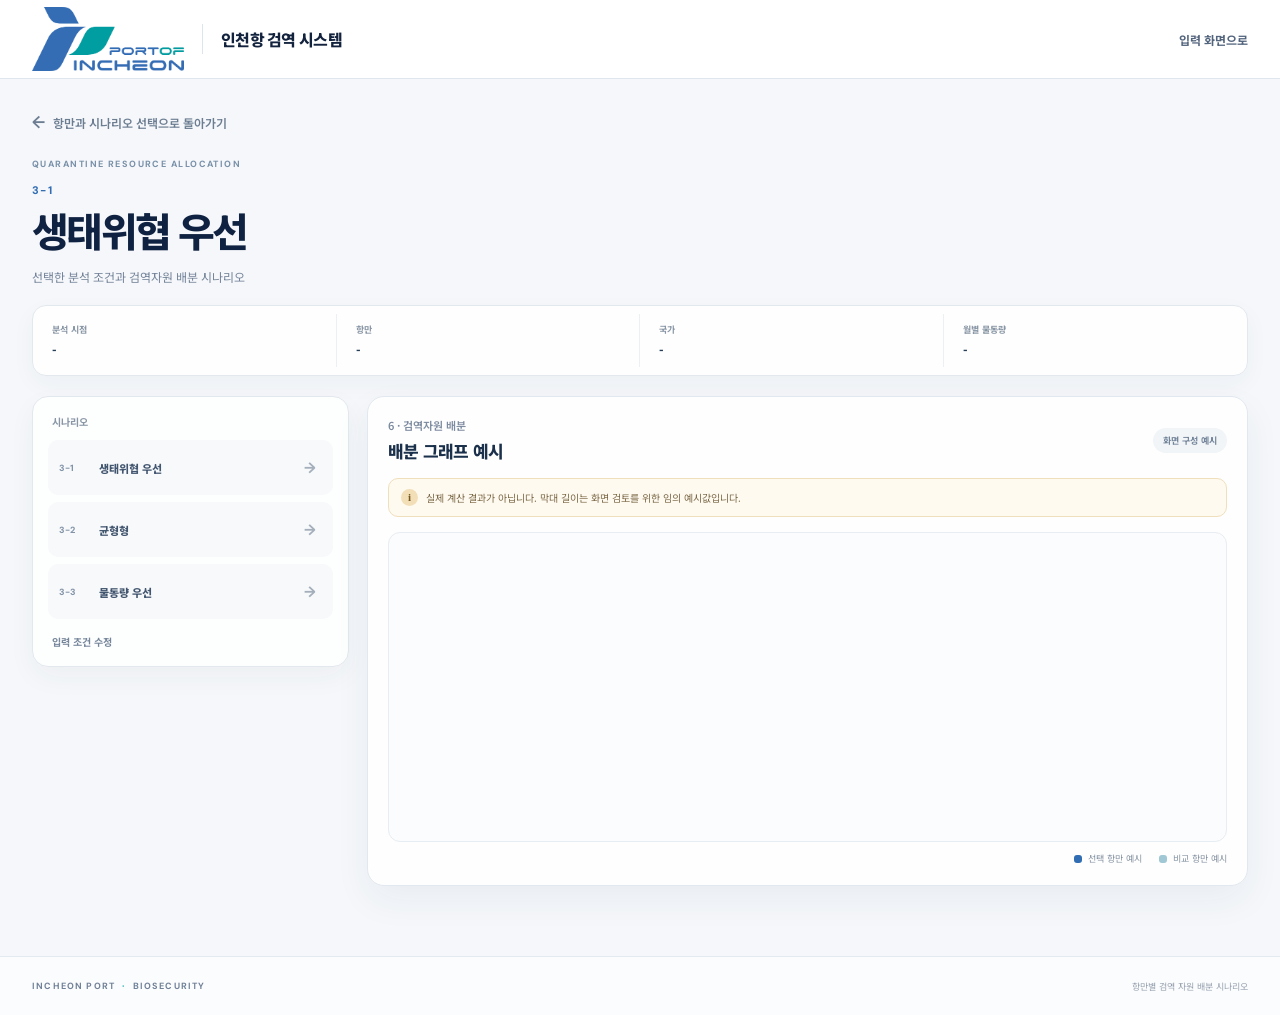
==== results.html @ d86a78f4 "Add files via upload" ====
<!doctype html>
<html lang="ko">
  <head>
    <meta charset="utf-8" />
    <meta name="viewport" content="width=device-width, initial-scale=1" />
    <meta name="theme-color" content="#f5f7fa" />
    <meta name="description" content="선택한 검역자원 배분 시나리오의 결과 화면 검토안" />
    <title>시나리오 분석 | 인천항 검역 시스템</title>
    <link rel="preconnect" href="https://fonts.googleapis.com" />
    <link rel="preconnect" href="https://fonts.gstatic.com" crossorigin />
    <link href="https://fonts.googleapis.com/css2?family=DM+Sans:wght@400;500;600;700&family=Noto+Sans+KR:wght@400;500;600;700;800&display=swap" rel="stylesheet" />
    <link rel="stylesheet" href="styles.css" />
    <link rel="stylesheet" href="proposal.css" />
  </head>
  <body>
    <a class="skip-link" href="#main">본문으로 건너뛰기</a>
    <header class="site-header">
      <div class="header-inner results-header">
        <a class="brand" href="index.html" aria-label="인천항 검역 시스템 첫 화면">
          <img src="incheon_port_logo.png" alt="인천항만공사 로고" />
          <span class="brand-divider" aria-hidden="true"></span>
          <span class="brand-title">인천항 검역 시스템</span>
        </a>
        <a class="results-header-link" href="index.html">입력 화면으로</a>
      </div>
    </header>

    <main id="main">
      <section class="results-page section-wrap" aria-labelledby="results-title">
        <a class="back-link" href="index.html"><span aria-hidden="true">←</span> 항만과 시나리오 선택으로 돌아가기</a>
        <div class="results-heading">
          <p class="section-kicker">QUARANTINE RESOURCE ALLOCATION</p>
          <p class="results-step" id="results-step">3-1</p>
          <h1 id="results-title">생태위협 우선</h1>
          <p class="results-subtitle">선택한 분석 조건과 검역자원 배분 시나리오</p>
        </div>

        <section class="input-summary-card" aria-label="선택한 분석 조건">
          <div class="input-summary-item">
            <span>분석 시점</span>
            <strong id="result-period">-</strong>
          </div>
          <div class="input-summary-item">
            <span>항만</span>
            <strong id="result-port">-</strong>
          </div>
          <div class="input-summary-item">
            <span>국가</span>
            <strong id="result-country">-</strong>
          </div>
          <div class="input-summary-item">
            <span>월별 물동량</span>
            <strong id="result-volume">-</strong>
          </div>
        </section>

        <section class="results-layout" aria-label="시나리오별 배분 화면">
          <nav class="scenario-tabs" aria-label="시나리오 화면">
            <p class="scenario-tabs-label">시나리오</p>
            <button class="scenario-tab" type="button" data-scenario="ecology" aria-pressed="false">
              <span>3-1</span><strong>생태위협 우선</strong><b aria-hidden="true">→</b>
            </button>
            <button class="scenario-tab" type="button" data-scenario="balanced" aria-pressed="false">
              <span>3-2</span><strong>균형형</strong><b aria-hidden="true">→</b>
            </button>
            <button class="scenario-tab" type="button" data-scenario="volume" aria-pressed="false">
              <span>3-3</span><strong>물동량 우선</strong><b aria-hidden="true">→</b>
            </button>
            <a class="edit-input-link" href="index.html">입력 조건 수정</a>
          </nav>

          <section class="allocation-card" aria-labelledby="allocation-heading">
            <div class="allocation-card-heading">
              <div>
                <p class="panel-label">6 · 검역자원 배분</p>
                <h2 id="allocation-heading">배분 그래프 예시</h2>
              </div>
              <span class="allocation-status">화면 구성 예시</span>
            </div>
            <p class="scenario-explanation" id="scenario-explanation"></p>
            <div class="chart-note">
              <span class="note-icon" aria-hidden="true">i</span>
              실제 계산 결과가 아닙니다. 막대 길이는 화면 검토를 위한 임의 예시값입니다.
            </div>
            <div class="allocation-chart-wrap" id="allocation-chart" role="img" aria-label="실제 산출값이 아닌 배분 그래프 예시"></div>
            <div class="chart-legend">
              <span><i class="legend-swatch legend-swatch--selected"></i>선택 항만 예시</span>
              <span><i class="legend-swatch legend-swatch--other"></i>비교 항만 예시</span>
            </div>
          </section>
        </section>
      </section>
    </main>

    <footer class="site-footer">
      <div class="footer-inner">
        <span class="footer-brand">INCHEON PORT <i>·</i> BIOSECURITY</span>
        <span class="footer-note">항만별 검역 자원 배분 시나리오</span>
      </div>
    </footer>
    <script src="config.js"></script>
    <script src="ports.js"></script>
    <script src="results.js"></script>
  </body>
</html>
---- styles.css ----
:root {
  color-scheme: light;
  --ink: #13233e;
  --ink-soft: #53647d;
  --muted: #8491a4;
  --blue: #316db2;
  --blue-deep: #1e4f8e;
  --teal: #00a2a4;
  --teal-dark: #008487;
  --amber: #e9a94c;
  --line: #e3e9f0;
  --surface: #ffffff;
  --canvas: #f5f7fa;
  --shadow: 0 20px 55px rgba(26, 47, 78, 0.09);
  --font: "Noto Sans KR", "Malgun Gothic", sans-serif;
  font-family: var(--font);
}

* { box-sizing: border-box; }
html { scroll-behavior: smooth; }
body {
  margin: 0;
  background: var(--canvas);
  color: var(--ink);
  font-family: var(--font);
  -webkit-font-smoothing: antialiased;
}
button, a { font: inherit; }
button { color: inherit; }
a { color: inherit; text-decoration: none; }
.sr-only, .skip-link:not(:focus) {
  position: absolute;
  width: 1px;
  height: 1px;
  padding: 0;
  margin: -1px;
  overflow: hidden;
  clip: rect(0, 0, 0, 0);
  white-space: nowrap;
  border: 0;
}
.skip-link:focus {
  position: fixed;
  z-index: 100;
  top: 12px;
  left: 12px;
  padding: 12px 16px;
  border-radius: 8px;
  background: var(--ink);
  color: white;
}

.site-header {
  position: relative;
  z-index: 20;
  background: rgba(255, 255, 255, 0.94);
  border-bottom: 1px solid rgba(218, 226, 236, 0.85);
  backdrop-filter: blur(14px);
}
.header-inner {
  width: min(1320px, calc(100% - 64px));
  min-height: 88px;
  margin: 0 auto;
  display: flex;
  align-items: center;
  justify-content: space-between;
  gap: 34px;
}
.brand { display: flex; align-items: center; gap: 18px; min-width: 0; }
.brand img { display: block; width: 152px; height: auto; object-fit: contain; }
.brand-divider { width: 1px; height: 30px; background: #dce4ed; }
.brand-title { color: var(--ink); font-size: 16px; font-weight: 800; letter-spacing: -0.045em; white-space: nowrap; }
.primary-nav { display: flex; align-items: center; gap: 6px; height: 88px; }
.nav-item { position: relative; height: 100%; display: flex; align-items: center; }
.nav-trigger {
  display: inline-flex;
  align-items: center;
  gap: 10px;
  border: 0;
  background: transparent;
  padding: 14px 17px;
  color: #40516a;
  font-size: 14px;
  font-weight: 600;
  cursor: pointer;
  transition: color 160ms ease;
}
.nav-trigger:hover, .nav-item.is-open .nav-trigger { color: var(--blue-deep); }
.chevron {
  display: inline-block;
  width: 7px;
  height: 7px;
  border-right: 1.5px solid currentColor;
  border-bottom: 1.5px solid currentColor;
  transform: rotate(45deg) translateY(-2px);
  transition: transform 160ms ease;
}
.nav-item.is-open .chevron { transform: rotate(225deg) translate(-1px, -1px); }
.dropdown-menu {
  position: absolute;
  top: calc(100% - 4px);
  right: 0;
  min-width: 220px;
  padding: 8px;
  border: 1px solid #e4eaf1;
  border-radius: 14px;
  background: white;
  box-shadow: 0 18px 45px rgba(16, 38, 69, 0.13);
  opacity: 0;
  visibility: hidden;
  transform: translateY(8px);
  transition: opacity 160ms ease, transform 160ms ease, visibility 160ms ease;
}
.nav-item:hover .dropdown-menu,
.nav-item:focus-within .dropdown-menu,
.nav-item.is-open .dropdown-menu {
  opacity: 1;
  visibility: visible;
  transform: translateY(0);
}
.dropdown-menu a {
  display: block;
  padding: 12px 13px;
  border-radius: 9px;
  color: #495a72;
  font-size: 13px;
  font-weight: 500;
  transition: background 150ms ease, color 150ms ease;
}
.dropdown-menu a:hover, .dropdown-menu a:focus-visible { background: #f0f6fb; color: var(--blue-deep); outline: none; }
.nav-item--reserved { width: 50px; justify-content: center; }
.nav-trigger--reserved { width: 40px; height: 40px; justify-content: center; padding: 0; border-radius: 10px; color: #9aa7b8; }
.nav-trigger--reserved:hover { background: #f0f4f8; }
.reserved-mark { width: 2px; height: 2px; }
.dropdown-menu--reserved { min-width: 180px; }
.dropdown-skeleton { display: block; width: 128px; height: 10px; margin: 15px 12px; border-radius: 99px; background: #eef2f6; }
.dropdown-skeleton:nth-child(2) { width: 105px; }
.dropdown-skeleton:nth-child(3) { width: 118px; }
.mobile-menu-toggle { display: none; }

.section-wrap { width: min(1240px, calc(100% - 64px)); margin-right: auto; margin-left: auto; }
.hero {
  position: relative;
  isolation: isolate;
  display: grid;
  grid-template-columns: minmax(0, 1fr) 410px;
  align-items: center;
  gap: 66px;
  min-height: 402px;
  padding-top: 54px;
  padding-bottom: 50px;
  overflow: hidden;
}
.hero-copy { position: relative; z-index: 1; padding: 12px 0 4px; }
.eyebrow, .section-kicker, .panel-kicker {
  display: flex;
  align-items: center;
  gap: 9px;
  color: var(--blue-deep);
  font-family: "DM Sans", var(--font);
  font-size: 10px;
  font-weight: 700;
  letter-spacing: 0.15em;
}
.eyebrow-dot { width: 7px; height: 7px; border-radius: 50%; background: var(--teal); box-shadow: 0 0 0 4px rgba(0, 162, 164, 0.1); }
.hero h1 {
  margin: 20px 0 13px;
  color: #102241;
  font-size: clamp(36px, 4vw, 52px);
  font-weight: 800;
  letter-spacing: -0.075em;
  line-height: 1.18;
}
.hero-description { margin: 0; color: #586a83; font-size: 16px; line-height: 1.9; letter-spacing: -0.035em; }
.hero-meta { display: flex; align-items: center; gap: 13px; margin-top: 27px; color: #566a85; font-size: 12px; }
.case-badge { display: inline-flex; align-items: center; gap: 7px; padding: 7px 11px; border: 1px solid #dbe8f2; border-radius: 999px; background: rgba(255,255,255,.65); color: #315b87; font-size: 11px; font-weight: 700; }
.case-dot { width: 6px; height: 6px; border-radius: 50%; background: var(--teal); }
.hero-meta-text { font-weight: 500; }
.hero-panel {
  position: relative;
  z-index: 1;
  padding: 22px 24px 18px;
  border: 1px solid rgba(220, 231, 240, 0.95);
  border-radius: 18px;
  background: rgba(255,255,255,.83);
  box-shadow: 0 18px 45px rgba(35, 67, 101, .075);
  backdrop-filter: blur(12px);
}
.scenario-launch-heading { margin-bottom: 15px; }
.panel-label { margin: 0 0 5px; color: #7d8ba0; font-size: 11px; font-weight: 600; }
.scenario-launch-heading h2 { margin: 0; color: var(--ink); font-size: 18px; font-weight: 800; letter-spacing: -.05em; }
.scenario-launch-grid { display: grid; grid-template-columns: repeat(2, minmax(0, 1fr)); gap: 10px; }
.scenario-launch-card {
  position: relative;
  display: flex;
  min-height: 118px;
  flex-direction: column;
  align-items: flex-start;
  padding: 13px 14px 12px;
  overflow: hidden;
  border: 1px solid #e2e9f0;
  border-radius: 13px;
  background: rgba(255,255,255,.92);
  box-shadow: 0 5px 15px rgba(34,55,83,.025);
  transition: transform 180ms ease, box-shadow 180ms ease, border-color 180ms ease;
}
.scenario-launch-card::before { position: absolute; content: ""; inset: 0 auto 0 0; width: 3px; background: var(--card-accent); opacity: .62; }
.scenario-launch-card:hover { transform: translateY(-2px); border-color: color-mix(in srgb, var(--card-accent), white 55%); box-shadow: 0 12px 25px rgba(34,55,83,.08); }
.scenario-launch-card:focus-visible { outline: 3px solid rgba(49,109,178,.28); outline-offset: 3px; }
.scenario-launch-card--ecology { --card-accent: var(--blue); }
.scenario-launch-card--balanced { --card-accent: var(--teal); }
.scenario-launch-card--volume { --card-accent: #cc8c36; }
.launch-number { color: var(--card-accent); font-family: "DM Sans", sans-serif; font-size: 9px; font-weight: 700; letter-spacing: .09em; }
.launch-name { margin-top: 7px; color: #1d2f49; font-size: 13px; font-weight: 800; letter-spacing: -.045em; }
.launch-action { display: flex; width: 100%; align-items: center; justify-content: space-between; gap: 5px; margin-top: auto; padding-top: 8px; color: #77869a; font-size: 9px; font-weight: 600; }
.launch-action span { color: var(--card-accent); font-family: "DM Sans", sans-serif; font-size: 14px; line-height: 1; }
.scenario-launch-card--empty { border-style: dashed; background: rgba(248,250,252,.48); box-shadow: none; }
.scenario-launch-card--empty::before { display: none; }
.hero-decoration { position: absolute; z-index: -1; border-radius: 50%; pointer-events: none; }
.hero-decoration--one { width: 470px; height: 470px; top: -310px; right: 210px; border: 1px solid rgba(49, 109, 178, .09); box-shadow: 0 0 0 54px rgba(49,109,178,.025), 0 0 0 108px rgba(49,109,178,.018); }
.hero-decoration--two { width: 300px; height: 300px; right: -140px; bottom: -210px; background: radial-gradient(circle, rgba(0,162,164,.075), rgba(0,162,164,0)); }

.section-kicker { margin: 0 0 8px; color: #7890a8; font-size: 9px; letter-spacing: .16em; }
.simulation-header { min-height: 78px; }
.simulation-header-link { color: #53647d; font-size: 12px; font-weight: 700; }
.simulation-header-link:hover, .back-link:hover { color: var(--blue-deep); }
.simulation-page { min-height: calc(100vh - 136px); padding-top: 32px; padding-bottom: 72px; }
.back-link { display: inline-flex; align-items: center; gap: 8px; color: #6c7d92; font-size: 12px; font-weight: 600; transition: color 160ms ease; }
.back-link span { font-family: "DM Sans", sans-serif; font-size: 17px; }
.simulation-heading { padding: 34px 0 27px; }
.simulation-heading .section-kicker { margin-bottom: 12px; }
.simulation-step { margin: 0 0 3px; color: var(--blue); font-family: "DM Sans", sans-serif; font-size: 12px; font-weight: 700; letter-spacing: .1em; }
.simulation-heading h1 { margin: 0; color: #102241; font-size: clamp(30px, 4vw, 42px); font-weight: 800; letter-spacing: -.065em; }
.simulation-description { margin: 10px 0 0; color: #718198; font-size: 13px; }
.simulation-result-panel { padding: 22px; border: 1px solid #e1e8ef; border-radius: 18px; background: rgba(255,255,255,.84); box-shadow: var(--shadow); }
.simulation-result-heading { display: flex; align-items: center; justify-content: space-between; gap: 16px; padding: 2px 2px 18px; }
.simulation-result-heading .panel-label { margin-bottom: 5px; }
.simulation-result-heading h2 { margin: 0; color: var(--ink); font-size: 18px; font-weight: 800; letter-spacing: -.045em; }
.result-mark { display: flex; height: 32px; align-items: end; gap: 4px; padding: 6px 9px; border-radius: 10px; background: #eaf7f7; }
.result-mark span { width: 3px; border-radius: 3px; background: var(--teal); }
.result-mark span:nth-child(1) { height: 8px; opacity: .58; }
.result-mark span:nth-child(2) { height: 14px; opacity: .78; }
.result-mark span:nth-child(3) { height: 20px; }
.simulation-output { position: relative; display: grid; min-height: 330px; place-items: center; overflow: hidden; border: 1px solid #e8edf2; border-radius: 13px; background-color: #fbfcfd; background-image: linear-gradient(rgba(220,229,237,.36) 1px, transparent 1px), linear-gradient(90deg, rgba(220,229,237,.36) 1px, transparent 1px); background-size: 44px 44px; }
.output-axis { position: absolute; z-index: 0; background: #dce5ed; }
.output-axis--vertical { top: 28px; bottom: 32px; left: 48px; width: 1px; }
.output-axis--horizontal { right: 24px; bottom: 32px; left: 48px; height: 1px; }
.output-empty-state { position: relative; z-index: 1; display: flex; align-items: center; gap: 10px; padding: 12px 16px; border: 1px solid rgba(225,232,239,.9); border-radius: 11px; background: rgba(255,255,255,.9); color: #8b98a8; font-size: 11px; font-weight: 600; }
.output-empty-icon { display: grid; width: 30px; height: 30px; place-items: center; border-radius: 8px; background: #f0f5f8; color: #8b9bab; }
.output-empty-icon svg { width: 19px; height: 19px; }

.research-section { padding-bottom: 74px; }
.research-frame {
  display: grid;
  grid-template-columns: 1fr 1.03fr;
  gap: 28px;
  min-height: 220px;
  padding: 18px;
  border: 1px solid #e3e9ef;
  border-radius: 17px;
  background: rgba(255,255,255,.56);
}
.research-image-slot, .research-copy-slot { min-height: 182px; border-radius: 12px; }
.research-image-slot { background: linear-gradient(135deg, rgba(239,244,248,.55), rgba(247,249,251,.35)); }
.research-copy-slot { display: flex; flex-direction: column; justify-content: center; gap: 14px; padding: 25px; background: rgba(248,250,252,.65); }
.copy-line { height: 8px; border-radius: 99px; background: #eff3f6; }
.copy-line--short { width: 30%; height: 6px; margin-bottom: 6px; }
.copy-line--long { width: 90%; }
.copy-line--medium { width: 64%; }

.site-footer { border-top: 1px solid #e5eaf0; background: rgba(255,255,255,.68); }
.footer-inner { width: min(1240px, calc(100% - 64px)); min-height: 58px; margin: 0 auto; display: flex; align-items: center; justify-content: space-between; gap: 16px; }
.footer-brand { color: #718199; font-family: "DM Sans", sans-serif; font-size: 9px; font-weight: 700; letter-spacing: .13em; }
.footer-brand i { margin: 0 4px; color: var(--teal); font-style: normal; }
.footer-note { color: #95a0ae; font-size: 9px; }

@media (max-width: 1050px) {
  .header-inner, .section-wrap, .footer-inner { width: min(100% - 44px, 900px); }
  .hero { grid-template-columns: minmax(0, 1fr) 340px; gap: 32px; }
}
@media (max-width: 760px) {
  .header-inner { width: calc(100% - 36px); min-height: 74px; }
  .brand { gap: 10px; }
  .brand img { width: 116px; }
  .brand-divider { height: 24px; }
  .brand-title { font-size: 13px; }
  .mobile-menu-toggle { display: flex; width: 38px; height: 38px; flex-direction: column; align-items: center; justify-content: center; gap: 5px; border: 1px solid #e1e8ef; border-radius: 10px; background: white; cursor: pointer; }
  .mobile-menu-toggle span:not(.sr-only) { width: 16px; height: 1.5px; border-radius: 2px; background: #3d536e; transition: transform 160ms ease, opacity 160ms ease; }
  .mobile-menu-toggle[aria-expanded="true"] span:nth-of-type(2) { transform: translateY(6.5px) rotate(45deg); }
  .mobile-menu-toggle[aria-expanded="true"] span:nth-of-type(3) { opacity: 0; }
  .mobile-menu-toggle[aria-expanded="true"] span:nth-of-type(4) { transform: translateY(-6.5px) rotate(-45deg); }
  .primary-nav { position: absolute; top: 74px; right: 0; left: 0; display: none; height: auto; flex-direction: column; align-items: stretch; gap: 0; padding: 8px 18px 16px; border-bottom: 1px solid #e1e8ef; background: white; box-shadow: 0 16px 24px rgba(22,43,69,.08); }
  .primary-nav.is-open { display: flex; }
  .nav-item { display: block; height: auto; }
  .nav-trigger { width: 100%; justify-content: space-between; padding: 14px 10px; text-align: left; }
  .nav-item--reserved { width: auto; }
  .nav-trigger--reserved { width: 100%; height: 42px; }
  .dropdown-menu { position: static; display: none; min-width: 0; margin: 0 5px 8px; padding: 4px; border-radius: 10px; box-shadow: none; opacity: 1; visibility: visible; transform: none; }
  .nav-item:hover .dropdown-menu, .nav-item:focus-within .dropdown-menu, .nav-item.is-open .dropdown-menu { display: block; }
  .dropdown-menu--reserved { display: none !important; }
  .nav-item--reserved.is-open .dropdown-menu--reserved { display: block !important; }
  .section-wrap, .footer-inner { width: calc(100% - 36px); }
  .hero { grid-template-columns: 1fr; gap: 26px; min-height: auto; padding-top: 42px; padding-bottom: 30px; }
  .hero h1 { margin-top: 16px; font-size: clamp(34px, 9vw, 44px); }
  .hero-description { font-size: 14px; }
  .hero-panel { width: 100%; max-width: 520px; }
  .scenario-launch-card { min-height: 112px; padding: 12px 13px 11px; }
  .hero-decoration--one { right: -220px; }
  .simulation-page { min-height: calc(100vh - 130px); padding-top: 24px; padding-bottom: 42px; }
  .simulation-heading { padding: 28px 0 22px; }
  .simulation-result-panel { padding: 14px; }
  .simulation-output { min-height: 270px; background-size: 34px 34px; }
  .output-axis--vertical { left: 28px; }
  .output-axis--horizontal { left: 28px; }
  .research-section { padding-bottom: 42px; }
  .research-frame { grid-template-columns: 1fr; gap: 12px; min-height: 370px; padding: 12px; }
  .research-image-slot { min-height: 170px; }
  .research-copy-slot { min-height: 150px; padding: 20px; }
  .footer-inner { min-height: 56px; }
}
@media (prefers-reduced-motion: reduce) {
  *, *::before, *::after { scroll-behavior: auto !important; transition-duration: .01ms !important; animation-duration: .01ms !important; }
}
---- proposal.css ----
/* Additions for the review proposal. The copied styles.css remains the visual base. */
:root {
  --proposal-blue: #316db2;
  --proposal-blue-pale: #eaf2fb;
  --proposal-teal: #00a2a4;
  --proposal-line: #e2e9f0;
  --proposal-muted: #78879a;
}

.dashboard-hero {
  align-items: start;
  grid-template-columns: minmax(230px, 0.78fr) minmax(310px, 1.02fr) minmax(390px, 1.28fr);
  grid-template-rows: auto auto;
  gap: 18px;
  min-height: 0;
  padding-top: 34px;
  padding-bottom: 42px;
}

.dashboard-hero .hero-copy {
  grid-column: 1;
  grid-row: 1 / span 2;
  align-self: center;
  padding-right: 8px;
}

.dashboard-hero .hero-copy h1 { max-width: 330px; }
.dashboard-hero .desktop-break { display: none; }

.control-card {
  position: relative;
  z-index: 1;
  min-width: 0;
  padding: 20px;
  border: 1px solid rgba(220, 231, 240, 0.98);
  border-radius: 18px;
  background: rgba(255, 255, 255, 0.92);
  box-shadow: 0 14px 36px rgba(35, 67, 101, 0.065);
}

.date-card { grid-column: 2; grid-row: 1; }
.port-card { grid-column: 3; grid-row: 1; }
.scenario-panel { grid-column: 2 / 4; grid-row: 2; padding: 20px 22px; }

.control-card-heading {
  display: flex;
  align-items: flex-start;
  justify-content: space-between;
  gap: 12px;
  margin-bottom: 18px;
}

.control-card-heading .panel-label,
.scenario-title .panel-label { margin-bottom: 5px; }

.control-card-heading h2,
.scenario-title h2 {
  margin: 0;
  color: #172944;
  font-size: 17px;
  font-weight: 800;
  letter-spacing: -0.05em;
}

.card-icon {
  display: grid;
  width: 32px;
  height: 32px;
  place-items: center;
  border-radius: 10px;
  background: #edf4fb;
  color: var(--proposal-blue);
  font-size: 17px;
}

.year-picker-wrap { position: relative; }
.year-picker {
  display: grid;
  grid-template-columns: 42px 1fr 42px;
  align-items: center;
  min-height: 48px;
  border: 1px solid #dce5ee;
  border-radius: 12px;
  background: #fbfcfe;
}

.year-arrow,
.year-toggle {
  height: 46px;
  border: 0;
  background: transparent;
  cursor: pointer;
}

.year-arrow {
  color: #4a6f9d;
  font-family: "DM Sans", sans-serif;
  font-size: 20px;
  font-weight: 700;
}

.year-arrow:disabled { color: #bdc7d2; cursor: default; }
.year-toggle {
  display: flex;
  align-items: center;
  justify-content: center;
  gap: 12px;
  color: #203b5c;
  font-size: 16px;
  font-weight: 800;
}

.year-toggle .chevron { width: 6px; height: 6px; }
.year-options {
  position: absolute;
  z-index: 10;
  top: calc(100% + 7px);
  right: 0;
  left: 0;
  display: grid;
  grid-template-columns: repeat(3, minmax(0, 1fr));
  gap: 5px;
  max-height: 190px;
  padding: 9px;
  overflow-y: auto;
  border: 1px solid #dfe7ef;
  border-radius: 12px;
  background: #fff;
  box-shadow: 0 14px 32px rgba(27, 48, 75, 0.15);
}

.year-options[hidden] { display: none; }
.year-option {
  min-height: 34px;
  border: 0;
  border-radius: 8px;
  background: transparent;
  color: #55677d;
  font-family: "DM Sans", var(--font);
  font-size: 12px;
  font-weight: 700;
  cursor: pointer;
}

.year-option:hover,
.year-option:focus-visible { outline: none; background: #eef5fc; color: var(--proposal-blue); }
.year-option[aria-selected="true"] { background: var(--proposal-blue-pale); color: #1e5595; }

.month-picker-heading {
  display: flex;
  align-items: center;
  justify-content: space-between;
  gap: 8px;
  margin: 20px 0 10px;
  color: #344b66;
  font-size: 12px;
  font-weight: 700;
}

.month-hint { color: #95a1af; font-size: 10px; font-weight: 500; }
.month-grid { display: grid; grid-template-columns: repeat(4, minmax(0, 1fr)); gap: 8px; }
.month-option {
  min-height: 42px;
  border: 1px solid #e3e9ef;
  border-radius: 10px;
  background: #fff;
  color: #66768b;
  font-size: 12px;
  font-weight: 700;
  cursor: pointer;
  transition: border-color 150ms ease, background 150ms ease, color 150ms ease;
}

.month-option:disabled { background: #f7f8fa; color: #b9c2cd; cursor: default; }
.month-option:not(:disabled):hover { border-color: #a9c6e5; color: #285f9c; }
.month-option[aria-pressed="true"] {
  border-color: #b7d0ec;
  background: #e7f0fa;
  color: #245f9f;
  box-shadow: inset 0 0 0 1px rgba(49, 109, 178, 0.06);
}

.port-card-heading { align-items: center; margin-bottom: 12px; }
.port-count {
  flex: 0 0 auto;
  padding: 6px 9px;
  border-radius: 999px;
  background: #f0f5f9;
  color: #71839a;
  font-size: 10px;
  font-weight: 700;
}

.map-tools { display: flex; align-items: center; gap: 9px; margin-bottom: 8px; }
.field-label { display: block; color: #67788e; font-size: 10px; font-weight: 700; }
.country-filter {
  min-width: 0;
  flex: 1;
  height: 34px;
  padding: 0 10px;
  border: 1px solid #e0e7ee;
  border-radius: 8px;
  background: #fbfcfe;
  color: #405672;
  font-family: var(--font);
  font-size: 11px;
}

.port-search {
  display: block;
  width: 100%;
  height: 36px;
  margin-bottom: 9px;
  padding: 0 12px;
  border: 1px solid #e0e7ee;
  border-radius: 9px;
  background: #fff;
  color: #273d58;
  font-family: var(--font);
  font-size: 11px;
}

.port-search::placeholder { color: #9aa6b4; }
.country-filter:focus-visible,
.port-search:focus-visible,
.volume-input-wrap input:focus-visible { outline: 3px solid rgba(49, 109, 178, 0.2); outline-offset: 1px; }

.map-shell {
  position: relative;
  height: 225px;
  overflow: hidden;
  border: 1px solid #dfe8ef;
  border-radius: 12px;
  background: #edf4f7;
}

#world-map { width: 100%; height: 100%; background: #eaf2f5; }
.map-fallback {
  position: absolute;
  z-index: 800;
  top: 8px;
  right: 36px;
  left: 8px;
  display: grid;
  place-items: center start;
  margin: 0;
  padding: 8px 10px;
  border: 1px solid #e3e9ef;
  border-radius: 8px;
  background: rgba(248, 250, 252, 0.94);
  color: #6f7f92;
  box-shadow: 0 4px 12px rgba(19, 35, 62, 0.08);
  font-size: 9px;
}

.map-fallback[hidden] { display: none; }
.leaflet-container { font-family: var(--font); }
.leaflet-control-attribution { font-size: 8px !important; }
.leaflet-tooltip {
  border: 1px solid #d7e1eb;
  border-radius: 7px;
  box-shadow: 0 4px 14px rgba(19, 35, 62, 0.12);
  color: #29415f;
  font-family: var(--font);
  font-size: 10px;
  font-weight: 700;
}

.leaflet-tooltip-selected {
  border-color: #316db2;
  background: #fff;
  color: #1d5592;
}

.leaflet-popup-content-wrapper { border-radius: 10px; }
.leaflet-popup-content { margin: 10px 13px; font-family: var(--font); font-size: 11px; line-height: 1.55; }
.map-caption { display: flex; align-items: center; gap: 7px; margin: 7px 0 13px; color: #8795a6; font-size: 9px; }
.map-dot { width: 7px; height: 7px; border: 2px solid #fff; border-radius: 50%; background: var(--proposal-blue); box-shadow: 0 0 0 1px var(--proposal-blue); }

.selected-port-row {
  display: grid;
  grid-template-columns: minmax(0, 0.9fr) minmax(170px, 1.1fr);
  align-items: end;
  gap: 13px;
  padding-top: 12px;
  border-top: 1px solid #edf0f3;
}

.selected-port-copy { min-width: 0; padding-bottom: 7px; }
.selected-port-copy strong {
  display: block;
  margin-top: 6px;
  overflow: hidden;
  color: #233b57;
  font-size: 12px;
  font-weight: 800;
  text-overflow: ellipsis;
  white-space: nowrap;
}

.volume-field small { display: block; margin-top: 4px; color: #9aa5b2; font-size: 9px; }
.volume-input-wrap {
  display: flex;
  align-items: center;
  gap: 8px;
  height: 37px;
  margin-top: 5px;
  padding: 0 10px;
  border: 1px solid #dce5ee;
  border-radius: 9px;
  background: #fff;
}

.volume-input-wrap input {
  width: 100%;
  min-width: 0;
  height: 33px;
  padding: 0;
  border: 0;
  outline: none;
  color: #203a58;
  font-family: "DM Sans", var(--font);
  font-size: 13px;
  font-weight: 700;
}

.volume-input-wrap input:focus-visible { outline: 0; }
.volume-input-wrap span { color: #8190a1; font-size: 10px; font-weight: 700; }

.scenario-panel {
  display: grid;
  grid-template-columns: minmax(0, 1fr) auto;
  gap: 14px 20px;
  align-items: start;
}

.scenario-panel-top { grid-column: 1 / -1; display: flex; align-items: end; justify-content: space-between; gap: 16px; }
.scenario-volume-summary { max-width: 55%; margin: 0 0 1px; color: #74849a; font-size: 11px; text-align: right; }
.scenario-choice-grid { display: grid; grid-template-columns: repeat(3, minmax(0, 1fr)); gap: 9px; }
.scenario-choice {
  position: relative;
  display: flex;
  min-height: 84px;
  flex-direction: column;
  align-items: flex-start;
  padding: 11px 13px;
  border: 1px solid #e0e7ee;
  border-radius: 12px;
  background: #fff;
  color: #30465f;
  text-align: left;
  cursor: pointer;
  transition: border-color 150ms ease, background 150ms ease, box-shadow 150ms ease;
}

.scenario-choice:hover { border-color: #bdd1e4; }
.scenario-choice:focus-visible { outline: 3px solid rgba(49, 109, 178, 0.2); outline-offset: 2px; }
.scenario-choice--ecology { --scenario-color: #316db2; }
.scenario-choice--balanced { --scenario-color: #00a2a4; }
.scenario-choice--volume { --scenario-color: #c8893c; }
.scenario-choice-number { color: var(--scenario-color); font-family: "DM Sans", sans-serif; font-size: 9px; font-weight: 800; letter-spacing: 0.08em; }
.scenario-choice-name { margin-top: 4px; color: #213750; font-size: 13px; font-weight: 800; letter-spacing: -0.04em; }
.scenario-choice-hint { margin-top: 4px; color: #8c99a8; font-size: 9px; }
.scenario-choice[aria-pressed="true"] {
  border-color: var(--scenario-color);
  background: color-mix(in srgb, var(--scenario-color), white 95%);
  box-shadow: 0 0 0 2px color-mix(in srgb, var(--scenario-color), transparent 86%);
}

.selection-summary { display: flex; min-width: 225px; flex-direction: column; gap: 7px; }
.summary-cell {
  display: grid;
  grid-template-columns: 24px 60px minmax(0, 1fr);
  align-items: center;
  gap: 6px;
  min-height: 36px;
  padding: 5px 8px;
  border: 1px solid #e9edf1;
  border-radius: 9px;
  background: #fbfcfd;
}

.summary-number {
  display: grid;
  width: 21px;
  height: 21px;
  place-items: center;
  border-radius: 7px;
  background: #eaf2fb;
  color: #316db2;
  font-family: "DM Sans", sans-serif;
  font-size: 10px;
  font-weight: 800;
}

.summary-label { color: #8290a0; font-size: 9px; font-weight: 600; }
.summary-cell strong { overflow: hidden; color: #334a65; font-size: 10px; font-weight: 800; text-overflow: ellipsis; white-space: nowrap; }
.scenario-panel-actions { grid-column: 1 / -1; display: flex; align-items: center; justify-content: space-between; gap: 14px; padding-top: 2px; }
.form-feedback { min-height: 16px; margin: 0; color: #77869a; font-size: 10px; }
.form-feedback.is-error { color: #b34545; }
.analyze-button {
  display: inline-flex;
  min-height: 42px;
  align-items: center;
  justify-content: center;
  gap: 13px;
  padding: 0 17px;
  border: 0;
  border-radius: 10px;
  background: #316db2;
  color: #fff;
  font-size: 11px;
  font-weight: 800;
  cursor: pointer;
  transition: background 150ms ease, transform 150ms ease;
}

.analyze-button:not(:disabled):hover { transform: translateY(-1px); background: #245b9b; }
.analyze-button:disabled { background: #b6c5d4; cursor: not-allowed; }
.analyze-button span { font-family: "DM Sans", sans-serif; font-size: 16px; }

.results-header { min-height: 78px; }
.results-header-link { color: #53647d; font-size: 12px; font-weight: 700; }
.results-header-link:hover { color: var(--proposal-blue); }
.results-page { min-height: calc(100vh - 136px); padding-top: 30px; padding-bottom: 70px; }
.results-heading { padding: 25px 0 20px; }
.results-heading .section-kicker { margin-bottom: 13px; }
.results-step { margin: 0 0 4px; color: var(--proposal-blue); font-family: "DM Sans", sans-serif; font-size: 11px; font-weight: 800; letter-spacing: 0.12em; }
.results-heading h1 { margin: 0; color: #102241; font-size: clamp(30px, 4vw, 40px); font-weight: 800; letter-spacing: -0.065em; }
.results-subtitle { margin: 9px 0 0; color: #748399; font-size: 12px; }

.input-summary-card {
  display: grid;
  grid-template-columns: repeat(4, minmax(0, 1fr));
  gap: 0;
  margin-bottom: 20px;
  padding: 8px 0;
  border: 1px solid #e2e8ee;
  border-radius: 14px;
  background: rgba(255,255,255,.9);
  box-shadow: 0 8px 24px rgba(35, 67, 101, .04);
}

.input-summary-item { min-width: 0; padding: 9px 19px; border-right: 1px solid #edf0f3; }
.input-summary-item:last-child { border-right: 0; }
.input-summary-item span { display: block; margin-bottom: 5px; color: #8996a5; font-size: 9px; font-weight: 700; }
.input-summary-item strong { display: block; overflow: hidden; color: #263d58; font-size: 12px; font-weight: 800; text-overflow: ellipsis; white-space: nowrap; }

.results-layout { display: grid; grid-template-columns: minmax(220px, 0.72fr) minmax(0, 2fr); gap: 18px; align-items: start; }
.scenario-tabs {
  padding: 15px;
  border: 1px solid #e2e8ee;
  border-radius: 16px;
  background: rgba(255,255,255,.85);
  box-shadow: 0 10px 28px rgba(35,67,101,.045);
}

.scenario-tabs-label { margin: 2px 4px 11px; color: #8996a5; font-size: 10px; font-weight: 700; }
.scenario-tab {
  display: grid;
  width: 100%;
  grid-template-columns: 32px minmax(0, 1fr) 18px;
  align-items: center;
  gap: 8px;
  min-height: 55px;
  margin-top: 7px;
  padding: 0 10px;
  border: 1px solid transparent;
  border-radius: 10px;
  background: #f7f9fb;
  color: #66778d;
  text-align: left;
  cursor: pointer;
}

.scenario-tab span { color: #8293a7; font-family: "DM Sans", sans-serif; font-size: 9px; font-weight: 800; }
.scenario-tab strong { color: #43566f; font-size: 11px; font-weight: 800; }
.scenario-tab b { color: #a4afbb; font-family: "DM Sans", sans-serif; font-size: 15px; }
.scenario-tab:hover { background: #eef3f8; }
.scenario-tab[aria-pressed="true"] { border-color: #bdd2e8; background: #eaf2fb; }
.scenario-tab[aria-pressed="true"] span,
.scenario-tab[aria-pressed="true"] strong,
.scenario-tab[aria-pressed="true"] b { color: #245f9f; }
.edit-input-link { display: block; margin: 15px 4px 2px; color: #75869a; font-size: 10px; font-weight: 700; }
.edit-input-link:hover { color: var(--proposal-blue); }

.allocation-card {
  min-width: 0;
  padding: 20px;
  border: 1px solid #e1e8ef;
  border-radius: 17px;
  background: rgba(255,255,255,.9);
  box-shadow: 0 14px 36px rgba(35,67,101,.06);
}

.allocation-card-heading { display: flex; align-items: center; justify-content: space-between; gap: 14px; }
.allocation-card-heading .panel-label { margin-bottom: 5px; }
.allocation-card-heading h2 { margin: 0; color: #1b304b; font-size: 17px; font-weight: 800; letter-spacing: -.045em; }
.allocation-status { padding: 6px 10px; border-radius: 999px; background: #f1f5f8; color: #74859a; font-size: 9px; font-weight: 700; }
.scenario-explanation { margin: 13px 0 15px; color: #6f8095; font-size: 11px; }
.chart-note { display: flex; align-items: center; gap: 8px; padding: 10px 12px; border: 1px solid #f0dfbc; border-radius: 10px; background: #fffaf0; color: #7b6947; font-size: 10px; line-height: 1.55; }
.note-icon { display: grid; width: 17px; height: 17px; flex: 0 0 17px; place-items: center; border-radius: 50%; background: #f2dfb7; color: #745922; font-family: Georgia, serif; font-size: 11px; font-weight: 700; }
.allocation-chart-wrap { min-height: 310px; margin-top: 15px; padding: 12px; border: 1px solid #e7edf2; border-radius: 12px; background: #fbfcfd; }
.allocation-chart-wrap svg { display: block; width: 100%; height: auto; min-height: 280px; overflow: visible; }
.chart-legend { display: flex; justify-content: flex-end; gap: 17px; margin-top: 10px; color: #8491a1; font-size: 9px; }
.chart-legend span { display: inline-flex; align-items: center; gap: 6px; }
.legend-swatch { width: 8px; height: 8px; border-radius: 3px; }
.legend-swatch--selected { background: #316db2; }
.legend-swatch--other { background: #9fc7d4; }
.chart-label { fill: #53667e; font-family: "Noto Sans KR", sans-serif; font-size: 12px; font-weight: 600; }
.chart-gridline { stroke: #e8edf2; stroke-width: 1; }
.chart-track { fill: #edf1f4; }
.chart-bar-selected { fill: #316db2; }
.chart-bar-other { fill: #9fc7d4; }
.chart-bar-cap { fill: #fff; opacity: .22; }

@media (max-width: 1120px) {
  .dashboard-hero { grid-template-columns: minmax(220px, .82fr) minmax(300px, 1.18fr); gap: 16px; }
  .dashboard-hero .hero-copy { grid-column: 1; grid-row: 1; }
  .date-card { grid-column: 2; grid-row: 1; }
  .port-card { grid-column: 1 / 3; grid-row: 2; }
  .scenario-panel { grid-column: 1 / 3; grid-row: 3; }
  .port-card .map-shell { height: 280px; }
}

@media (max-width: 760px) {
  .dashboard-hero { display: grid; grid-template-columns: minmax(0, 1fr); gap: 14px; padding-top: 26px; padding-bottom: 30px; overflow: visible; }
  .dashboard-hero .hero-copy { grid-column: 1; grid-row: auto; padding: 0 2px 8px; }
  .dashboard-hero .hero-copy h1 { margin-top: 14px; font-size: 35px; }
  .dashboard-hero .hero-description { font-size: 14px; }
  .date-card, .port-card, .scenario-panel { grid-column: 1; grid-row: auto; }
  .control-card { padding: 17px; border-radius: 15px; }
  .port-card .map-shell { height: 245px; }
  .scenario-panel { grid-template-columns: minmax(0, 1fr); padding: 17px; }
  .scenario-panel-top { display: block; }
  .scenario-volume-summary { max-width: none; margin-top: 8px; text-align: left; }
  .scenario-choice-grid { grid-template-columns: minmax(0, 1fr); }
  .scenario-choice { min-height: 70px; }
  .selection-summary { display: grid; min-width: 0; grid-template-columns: repeat(2, minmax(0, 1fr)); }
  .summary-cell { grid-template-columns: 23px 1fr; }
  .summary-cell strong { grid-column: 2; }
  .scenario-panel-actions { align-items: stretch; flex-direction: column; }
  .analyze-button { width: 100%; }
  .input-summary-card { grid-template-columns: repeat(2, minmax(0, 1fr)); }
  .input-summary-item:nth-child(2) { border-right: 0; }
  .input-summary-item:nth-child(n + 3) { border-top: 1px solid #edf0f3; }
  .results-layout { grid-template-columns: minmax(0, 1fr); }
  .scenario-tabs { display: grid; grid-template-columns: repeat(3, minmax(0, 1fr)); gap: 5px; padding: 10px; }
  .scenario-tabs-label, .edit-input-link { grid-column: 1 / -1; }
  .scenario-tabs-label { margin: 2px 4px 4px; }
  .edit-input-link { margin: 6px 4px 2px; }
  .scenario-tab { grid-template-columns: 1fr; justify-items: center; gap: 3px; min-height: 61px; margin-top: 0; padding: 7px 4px; text-align: center; }
  .scenario-tab b { display: none; }
  .allocation-card { padding: 15px; }
  .allocation-chart-wrap { min-height: 250px; padding: 7px; }
  .allocation-chart-wrap svg { min-height: 235px; }
  .results-heading { padding-top: 20px; }
}

@media (max-width: 420px) {
  .selected-port-row { grid-template-columns: 1fr; }
  .selected-port-copy { padding-bottom: 0; }
  .selection-summary { grid-template-columns: 1fr; }
  .chart-legend { justify-content: flex-start; flex-wrap: wrap; }
  .allocation-card-heading { align-items: flex-start; }
  .allocation-status { flex: 0 0 auto; }
}
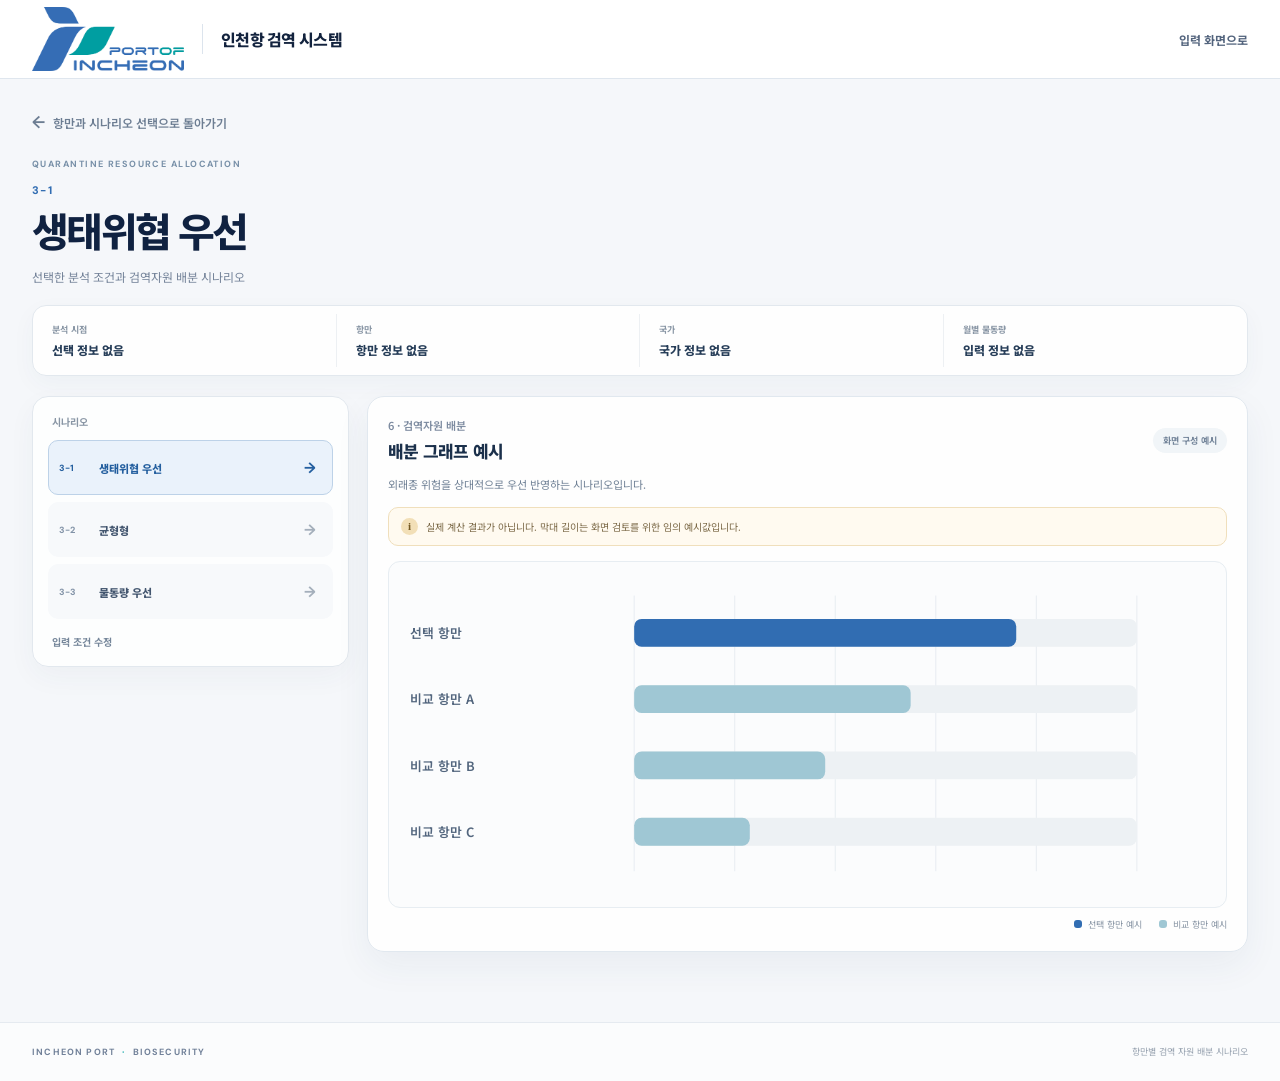
==== commit 3877f802: "Add files via upload" ====
--- a/results.html
+++ b/results.html
@@ -98,9 +98,7 @@
         <span class="footer-note">항만별 검역 자원 배분 시나리오</span>
       </div>
     </footer>
-    <script src="config.js"></script>
     <script src="ports.js"></script>
     <script src="results.js"></script>
   </body>
 </html>
-
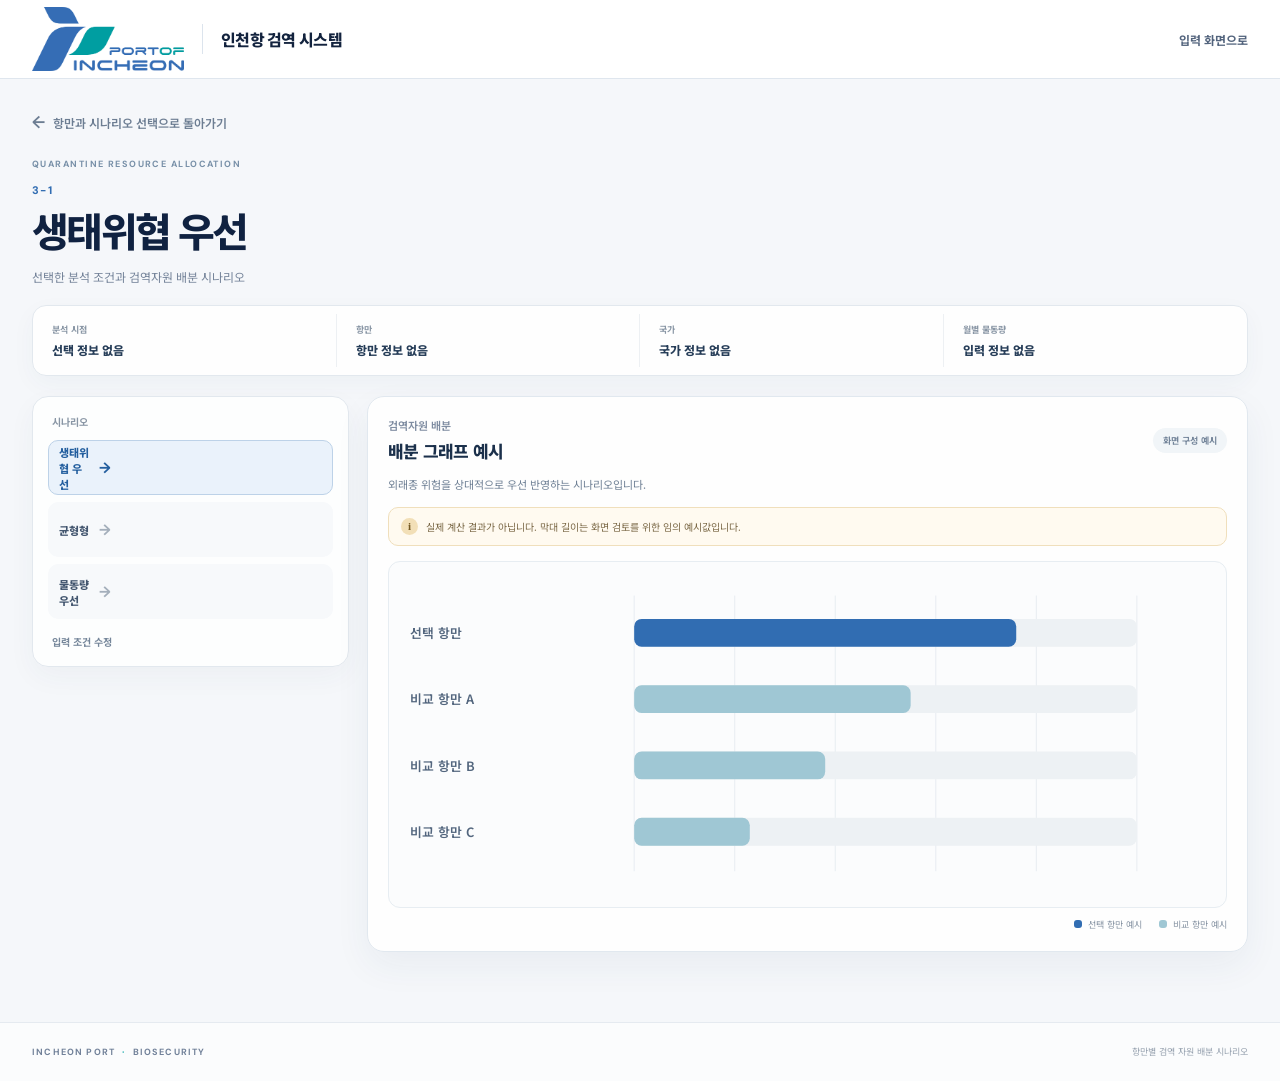
==== commit 52104015: "Update results.html" ====
--- a/results.html
+++ b/results.html
@@ -30,7 +30,7 @@
         <a class="back-link" href="index.html"><span aria-hidden="true">←</span> 항만과 시나리오 선택으로 돌아가기</a>
         <div class="results-heading">
           <p class="section-kicker">QUARANTINE RESOURCE ALLOCATION</p>
-          <p class="results-step" id="results-step">3-1</p>
+          <p class="results-step" id="results-step"></p>
           <h1 id="results-title">생태위협 우선</h1>
           <p class="results-subtitle">선택한 분석 조건과 검역자원 배분 시나리오</p>
         </div>
@@ -58,13 +58,13 @@
           <nav class="scenario-tabs" aria-label="시나리오 화면">
             <p class="scenario-tabs-label">시나리오</p>
             <button class="scenario-tab" type="button" data-scenario="ecology" aria-pressed="false">
-              <span>3-1</span><strong>생태위협 우선</strong><b aria-hidden="true">→</b>
+              </span><strong>생태위협 우선</strong><b aria-hidden="true">→</b>
             </button>
             <button class="scenario-tab" type="button" data-scenario="balanced" aria-pressed="false">
-              <span>3-2</span><strong>균형형</strong><b aria-hidden="true">→</b>
+              </span><strong>균형형</strong><b aria-hidden="true">→</b>
             </button>
             <button class="scenario-tab" type="button" data-scenario="volume" aria-pressed="false">
-              <span>3-3</span><strong>물동량 우선</strong><b aria-hidden="true">→</b>
+              </span><strong>물동량 우선</strong><b aria-hidden="true">→</b>
             </button>
             <a class="edit-input-link" href="index.html">입력 조건 수정</a>
           </nav>
@@ -72,7 +72,7 @@
           <section class="allocation-card" aria-labelledby="allocation-heading">
             <div class="allocation-card-heading">
               <div>
-                <p class="panel-label">6 · 검역자원 배분</p>
+                <p class="panel-label">검역자원 배분</p>
                 <h2 id="allocation-heading">배분 그래프 예시</h2>
               </div>
               <span class="allocation-status">화면 구성 예시</span>
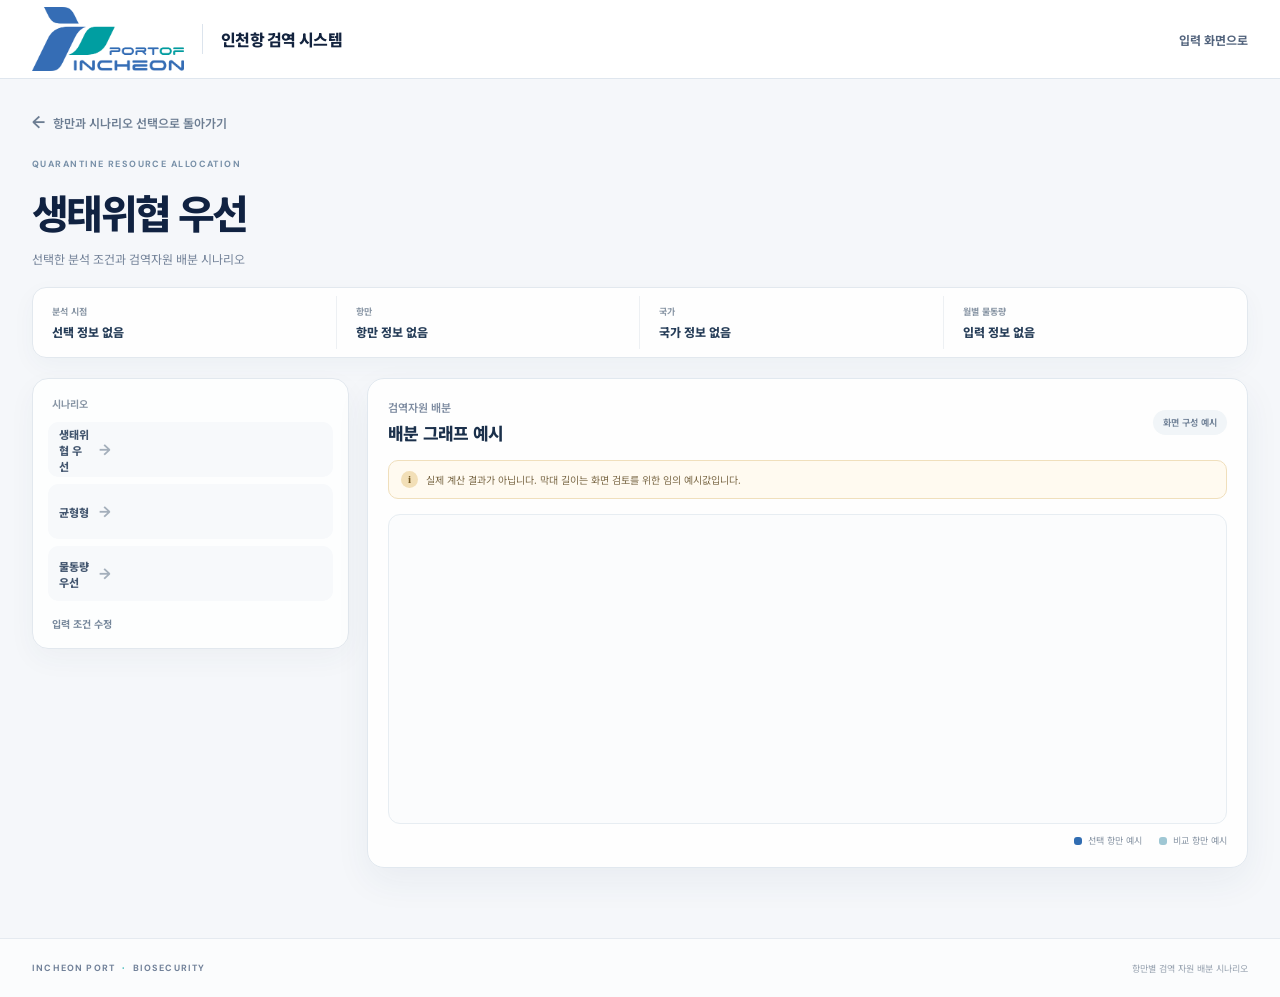
==== commit ec633efa: "Update results.html" ====
--- a/results.html
+++ b/results.html
@@ -30,7 +30,6 @@
         <a class="back-link" href="index.html"><span aria-hidden="true">←</span> 항만과 시나리오 선택으로 돌아가기</a>
         <div class="results-heading">
           <p class="section-kicker">QUARANTINE RESOURCE ALLOCATION</p>
-          <p class="results-step" id="results-step"></p>
           <h1 id="results-title">생태위협 우선</h1>
           <p class="results-subtitle">선택한 분석 조건과 검역자원 배분 시나리오</p>
         </div>
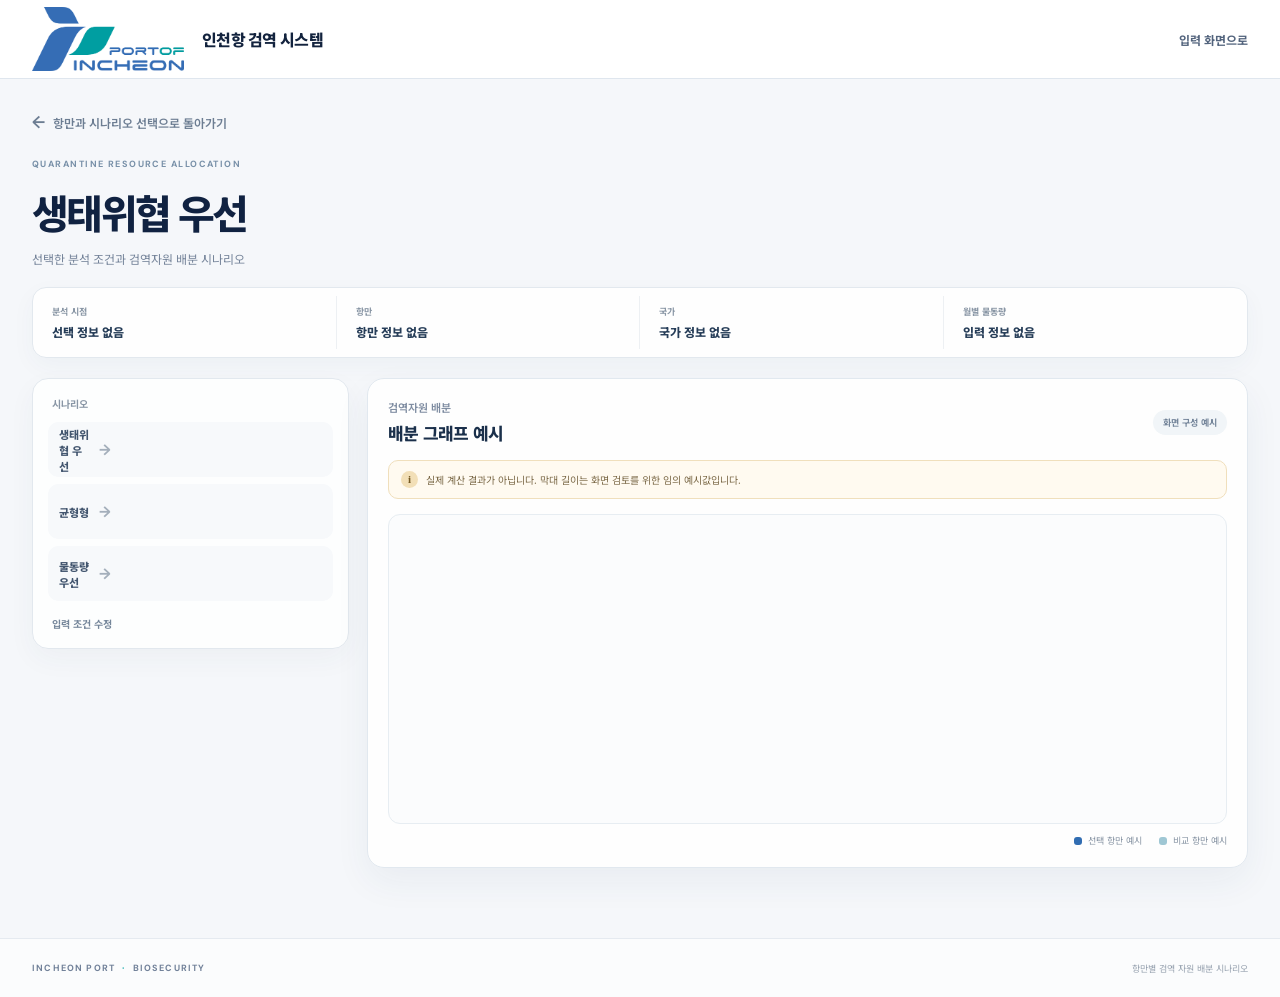
==== commit 98ac7514: "Update results.html" ====
--- a/results.html
+++ b/results.html
@@ -18,7 +18,6 @@
       <div class="header-inner results-header">
         <a class="brand" href="index.html" aria-label="인천항 검역 시스템 첫 화면">
           <img src="incheon_port_logo.png" alt="인천항만공사 로고" />
-          <span class="brand-divider" aria-hidden="true"></span>
           <span class="brand-title">인천항 검역 시스템</span>
         </a>
         <a class="results-header-link" href="index.html">입력 화면으로</a>
@@ -57,13 +56,13 @@
           <nav class="scenario-tabs" aria-label="시나리오 화면">
             <p class="scenario-tabs-label">시나리오</p>
             <button class="scenario-tab" type="button" data-scenario="ecology" aria-pressed="false">
-              </span><strong>생태위협 우선</strong><b aria-hidden="true">→</b>
+              <strong>생태위협 우선</strong><b aria-hidden="true">→</b>
             </button>
             <button class="scenario-tab" type="button" data-scenario="balanced" aria-pressed="false">
-              </span><strong>균형형</strong><b aria-hidden="true">→</b>
+              <strong>균형형</strong><b aria-hidden="true">→</b>
             </button>
             <button class="scenario-tab" type="button" data-scenario="volume" aria-pressed="false">
-              </span><strong>물동량 우선</strong><b aria-hidden="true">→</b>
+              <strong>물동량 우선</strong><b aria-hidden="true">→</b>
             </button>
             <a class="edit-input-link" href="index.html">입력 조건 수정</a>
           </nav>
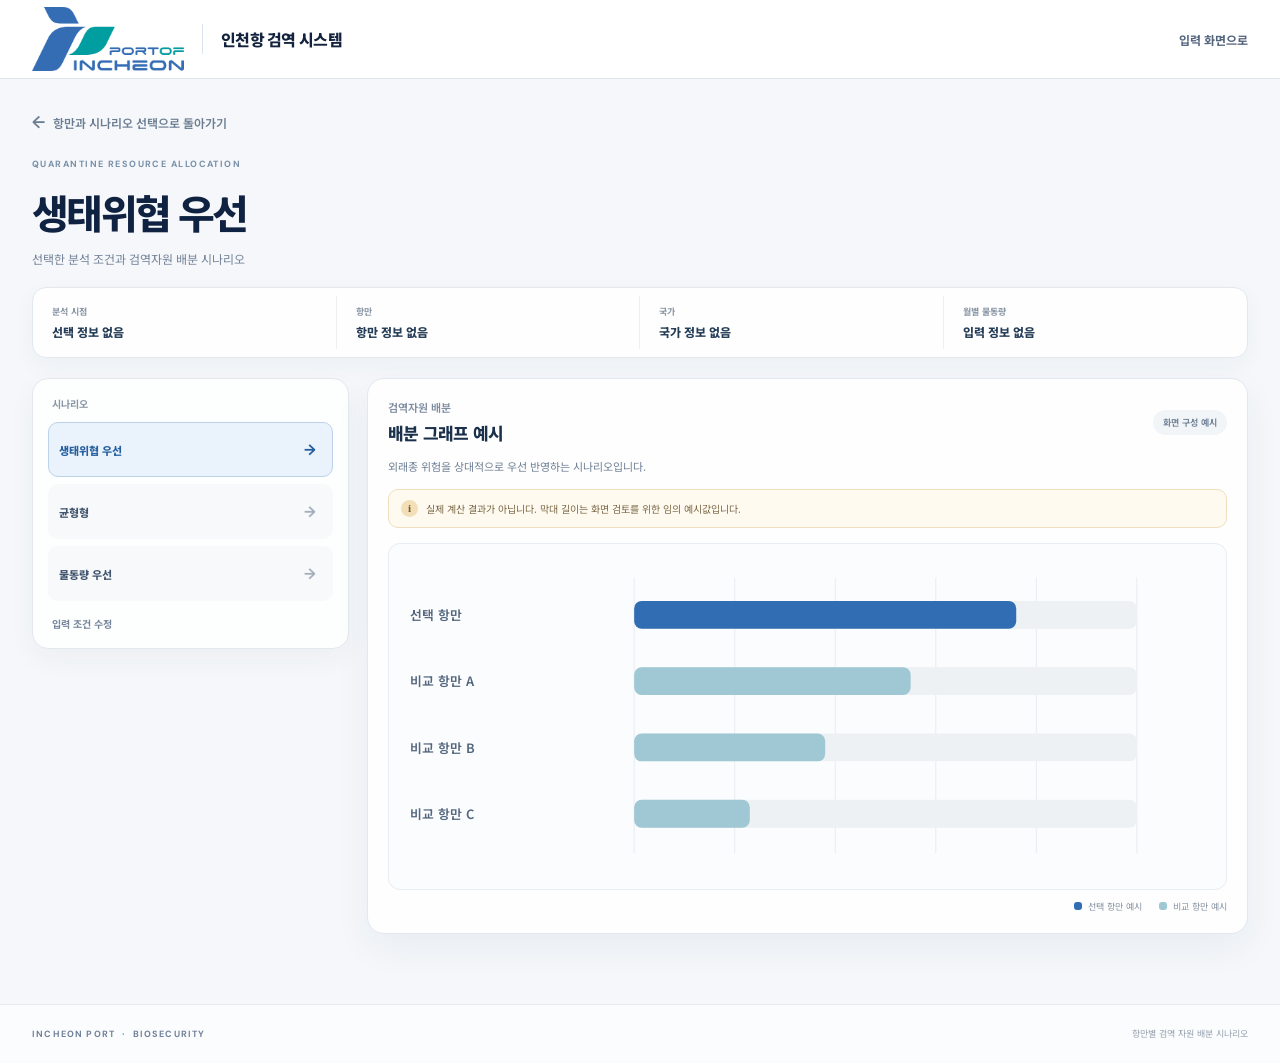
==== commit 6b88f0de: "Add files via upload" ====
--- a/results.html
+++ b/results.html
@@ -18,6 +18,7 @@
       <div class="header-inner results-header">
         <a class="brand" href="index.html" aria-label="인천항 검역 시스템 첫 화면">
           <img src="incheon_port_logo.png" alt="인천항만공사 로고" />
+          <span class="brand-divider" aria-hidden="true"></span>
           <span class="brand-title">인천항 검역 시스템</span>
         </a>
         <a class="results-header-link" href="index.html">입력 화면으로</a>
--- a/proposal.css
+++ b/proposal.css
@@ -358,7 +358,6 @@
 .scenario-choice--ecology { --scenario-color: #316db2; }
 .scenario-choice--balanced { --scenario-color: #00a2a4; }
 .scenario-choice--volume { --scenario-color: #c8893c; }
-.scenario-choice-number { color: var(--scenario-color); font-family: "DM Sans", sans-serif; font-size: 9px; font-weight: 800; letter-spacing: 0.08em; }
 .scenario-choice-name { margin-top: 4px; color: #213750; font-size: 13px; font-weight: 800; letter-spacing: -0.04em; }
 .scenario-choice-hint { margin-top: 4px; color: #8c99a8; font-size: 9px; }
 .scenario-choice[aria-pressed="true"] {
@@ -370,7 +369,7 @@
 .selection-summary { display: flex; min-width: 225px; flex-direction: column; gap: 7px; }
 .summary-cell {
   display: grid;
-  grid-template-columns: 24px 60px minmax(0, 1fr);
+  grid-template-columns: 60px minmax(0, 1fr);
   align-items: center;
   gap: 6px;
   min-height: 36px;
@@ -378,19 +377,6 @@
   border: 1px solid #e9edf1;
   border-radius: 9px;
   background: #fbfcfd;
-}
-
-.summary-number {
-  display: grid;
-  width: 21px;
-  height: 21px;
-  place-items: center;
-  border-radius: 7px;
-  background: #eaf2fb;
-  color: #316db2;
-  font-family: "DM Sans", sans-serif;
-  font-size: 10px;
-  font-weight: 800;
 }
 
 .summary-label { color: #8290a0; font-size: 9px; font-weight: 600; }
@@ -425,7 +411,6 @@
 .results-page { min-height: calc(100vh - 136px); padding-top: 30px; padding-bottom: 70px; }
 .results-heading { padding: 25px 0 20px; }
 .results-heading .section-kicker { margin-bottom: 13px; }
-.results-step { margin: 0 0 4px; color: var(--proposal-blue); font-family: "DM Sans", sans-serif; font-size: 11px; font-weight: 800; letter-spacing: 0.12em; }
 .results-heading h1 { margin: 0; color: #102241; font-size: clamp(30px, 4vw, 40px); font-weight: 800; letter-spacing: -0.065em; }
 .results-subtitle { margin: 9px 0 0; color: #748399; font-size: 12px; }
 
@@ -459,7 +444,7 @@
 .scenario-tab {
   display: grid;
   width: 100%;
-  grid-template-columns: 32px minmax(0, 1fr) 18px;
+  grid-template-columns: minmax(0, 1fr) 18px;
   align-items: center;
   gap: 8px;
   min-height: 55px;
@@ -473,12 +458,10 @@
   cursor: pointer;
 }
 
-.scenario-tab span { color: #8293a7; font-family: "DM Sans", sans-serif; font-size: 9px; font-weight: 800; }
 .scenario-tab strong { color: #43566f; font-size: 11px; font-weight: 800; }
 .scenario-tab b { color: #a4afbb; font-family: "DM Sans", sans-serif; font-size: 15px; }
 .scenario-tab:hover { background: #eef3f8; }
 .scenario-tab[aria-pressed="true"] { border-color: #bdd2e8; background: #eaf2fb; }
-.scenario-tab[aria-pressed="true"] span,
 .scenario-tab[aria-pressed="true"] strong,
 .scenario-tab[aria-pressed="true"] b { color: #245f9f; }
 .edit-input-link { display: block; margin: 15px 4px 2px; color: #75869a; font-size: 10px; font-weight: 700; }
@@ -537,8 +520,7 @@
   .scenario-choice-grid { grid-template-columns: minmax(0, 1fr); }
   .scenario-choice { min-height: 70px; }
   .selection-summary { display: grid; min-width: 0; grid-template-columns: repeat(2, minmax(0, 1fr)); }
-  .summary-cell { grid-template-columns: 23px 1fr; }
-  .summary-cell strong { grid-column: 2; }
+  .summary-cell { grid-template-columns: 60px minmax(0, 1fr); }
   .scenario-panel-actions { align-items: stretch; flex-direction: column; }
   .analyze-button { width: 100%; }
   .input-summary-card { grid-template-columns: repeat(2, minmax(0, 1fr)); }
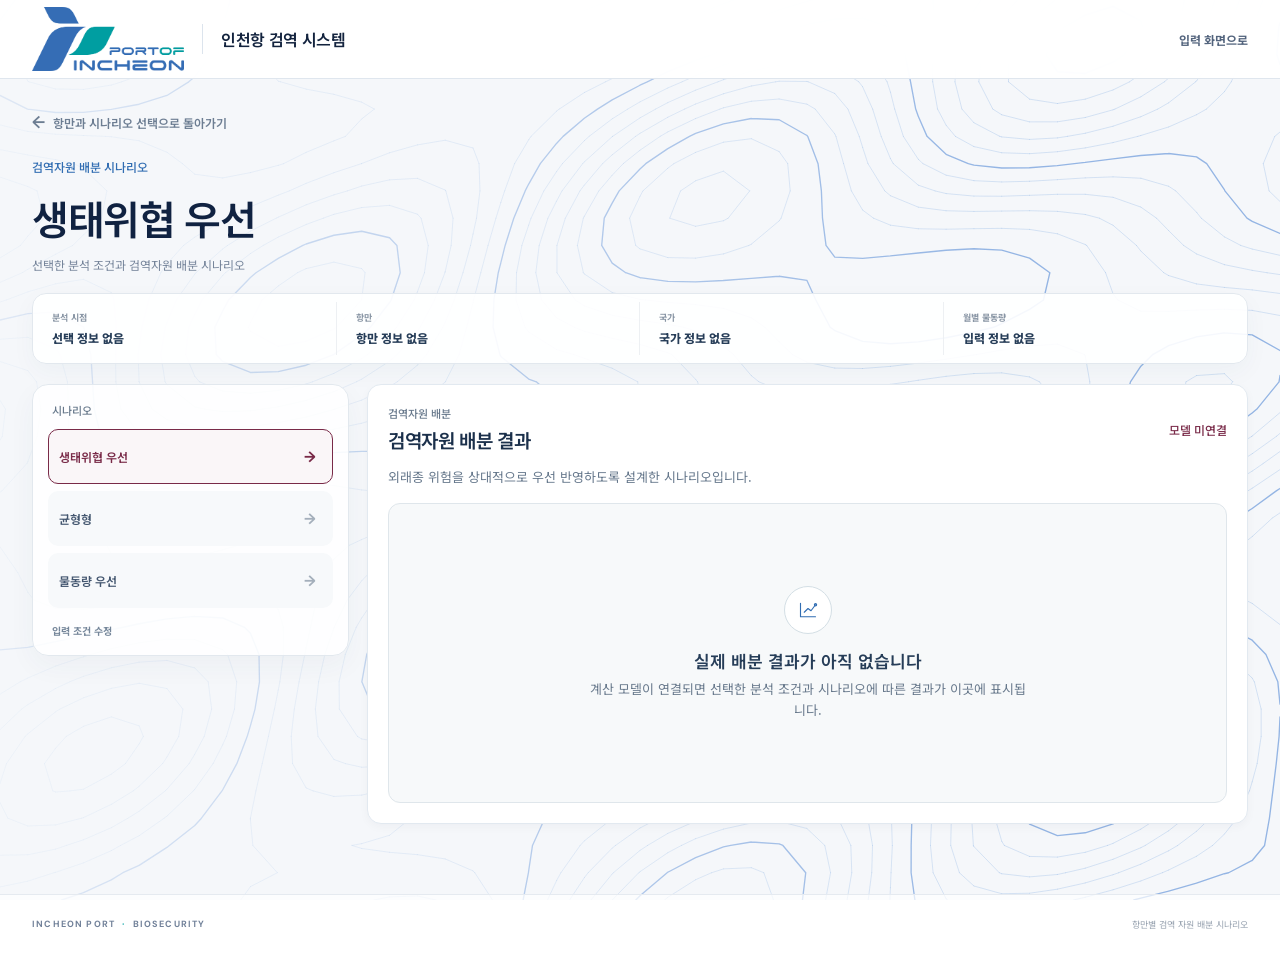
==== commit 548a35b8: "Add files via upload" ====
--- a/results.html
+++ b/results.html
@@ -13,6 +13,10 @@
     <link rel="stylesheet" href="proposal.css" />
   </head>
   <body>
+    <div class="contour-map" aria-hidden="true">
+      <canvas class="contour-map__canvas"></canvas>
+      <div class="contour-map__pointer"></div>
+    </div>
     <a class="skip-link" href="#main">본문으로 건너뛰기</a>
     <header class="site-header">
       <div class="header-inner results-header">
@@ -29,7 +33,7 @@
       <section class="results-page section-wrap" aria-labelledby="results-title">
         <a class="back-link" href="index.html"><span aria-hidden="true">←</span> 항만과 시나리오 선택으로 돌아가기</a>
         <div class="results-heading">
-          <p class="section-kicker">QUARANTINE RESOURCE ALLOCATION</p>
+          <p class="section-kicker">검역자원 배분 시나리오</p>
           <h1 id="results-title">생태위협 우선</h1>
           <p class="results-subtitle">선택한 분석 조건과 검역자원 배분 시나리오</p>
         </div>
@@ -72,19 +76,20 @@
             <div class="allocation-card-heading">
               <div>
                 <p class="panel-label">검역자원 배분</p>
-                <h2 id="allocation-heading">배분 그래프 예시</h2>
+                <h2 id="allocation-heading">검역자원 배분 결과</h2>
               </div>
-              <span class="allocation-status">화면 구성 예시</span>
+              <span class="allocation-status">모델 미연결</span>
             </div>
             <p class="scenario-explanation" id="scenario-explanation"></p>
-            <div class="chart-note">
-              <span class="note-icon" aria-hidden="true">i</span>
-              실제 계산 결과가 아닙니다. 막대 길이는 화면 검토를 위한 임의 예시값입니다.
-            </div>
-            <div class="allocation-chart-wrap" id="allocation-chart" role="img" aria-label="실제 산출값이 아닌 배분 그래프 예시"></div>
-            <div class="chart-legend">
-              <span><i class="legend-swatch legend-swatch--selected"></i>선택 항만 예시</span>
-              <span><i class="legend-swatch legend-swatch--other"></i>비교 항만 예시</span>
+            <div class="allocation-empty-state" role="status" aria-live="polite">
+              <span class="empty-state-symbol" aria-hidden="true">
+                <svg viewBox="0 0 32 32" focusable="false">
+                  <path d="M6 7v18h20M11 19l5-5 4 3 6-8" />
+                  <circle cx="26" cy="9" r="1.5" />
+                </svg>
+              </span>
+              <p class="empty-state-title">실제 배분 결과가 아직 없습니다</p>
+              <p class="empty-state-description">계산 모델이 연결되면 선택한 분석 조건과 시나리오에 따른 결과가 이곳에 표시됩니다.</p>
             </div>
           </section>
         </section>
@@ -98,6 +103,7 @@
       </div>
     </footer>
     <script src="ports.js"></script>
+    <script src="contour.js"></script>
     <script src="results.js"></script>
   </body>
 </html>
--- a/styles.css
+++ b/styles.css
@@ -69,7 +69,7 @@
 .brand { display: flex; align-items: center; gap: 18px; min-width: 0; }
 .brand img { display: block; width: 152px; height: auto; object-fit: contain; }
 .brand-divider { width: 1px; height: 30px; background: #dce4ed; }
-.brand-title { color: var(--ink); font-size: 16px; font-weight: 800; letter-spacing: -0.045em; white-space: nowrap; }
+.brand-title { color: var(--ink); font-size: 16px; font-weight: 600; letter-spacing: -0.02em; white-space: nowrap; }
 .primary-nav { display: flex; align-items: center; gap: 6px; height: 88px; }
 .nav-item { position: relative; height: 100%; display: flex; align-items: center; }
 .nav-trigger {
@@ -162,7 +162,6 @@
   font-weight: 700;
   letter-spacing: 0.15em;
 }
-.eyebrow-dot { width: 7px; height: 7px; border-radius: 50%; background: var(--teal); box-shadow: 0 0 0 4px rgba(0, 162, 164, 0.1); }
 .hero h1 {
   margin: 20px 0 13px;
   color: #102241;
@@ -216,9 +215,6 @@
 .launch-action span { color: var(--card-accent); font-family: "DM Sans", sans-serif; font-size: 14px; line-height: 1; }
 .scenario-launch-card--empty { border-style: dashed; background: rgba(248,250,252,.48); box-shadow: none; }
 .scenario-launch-card--empty::before { display: none; }
-.hero-decoration { position: absolute; z-index: -1; border-radius: 50%; pointer-events: none; }
-.hero-decoration--one { width: 470px; height: 470px; top: -310px; right: 210px; border: 1px solid rgba(49, 109, 178, .09); box-shadow: 0 0 0 54px rgba(49,109,178,.025), 0 0 0 108px rgba(49,109,178,.018); }
-.hero-decoration--two { width: 300px; height: 300px; right: -140px; bottom: -210px; background: radial-gradient(circle, rgba(0,162,164,.075), rgba(0,162,164,0)); }
 
 .section-kicker { margin: 0 0 8px; color: #7890a8; font-size: 9px; letter-spacing: .16em; }
 .simulation-header { min-height: 78px; }
@@ -305,7 +301,6 @@
   .hero-description { font-size: 14px; }
   .hero-panel { width: 100%; max-width: 520px; }
   .scenario-launch-card { min-height: 112px; padding: 12px 13px 11px; }
-  .hero-decoration--one { right: -220px; }
   .simulation-page { min-height: calc(100vh - 130px); padding-top: 24px; padding-bottom: 42px; }
   .simulation-heading { padding: 28px 0 22px; }
   .simulation-result-panel { padding: 14px; }
--- a/proposal.css
+++ b/proposal.css
@@ -3,63 +3,99 @@
   --proposal-blue: #316db2;
   --proposal-blue-pale: #eaf2fb;
   --proposal-teal: #00a2a4;
+  --proposal-burgundy: #792a48;
   --proposal-line: #e2e9f0;
-  --proposal-muted: #78879a;
 }
 
 .dashboard-hero {
-  align-items: start;
-  grid-template-columns: minmax(230px, 0.78fr) minmax(310px, 1.02fr) minmax(390px, 1.28fr);
-  grid-template-rows: auto auto;
-  gap: 18px;
+  display: grid;
+  grid-template-columns: minmax(0, 0.95fr) minmax(0, 1.05fr);
+  grid-template-areas:
+    "copy art"
+    "date port"
+    "scenario scenario";
+  align-items: stretch;
+  gap: 20px;
   min-height: 0;
-  padding-top: 34px;
-  padding-bottom: 42px;
+  padding-top: 28px;
+  padding-bottom: 36px;
+  overflow: visible;
 }
 
 .dashboard-hero .hero-copy {
-  grid-column: 1;
-  grid-row: 1 / span 2;
-  align-self: center;
-  padding-right: 8px;
-}
-
-.dashboard-hero .hero-copy h1 { max-width: 330px; }
-.dashboard-hero .desktop-break { display: none; }
+  grid-area: copy;
+  display: flex;
+  min-width: 0;
+  flex-direction: column;
+  justify-content: center;
+  align-self: stretch;
+  padding: 8px 0;
+}
+
+.dashboard-hero .hero-copy h1 {
+  max-width: none;
+  margin: 12px 0 14px;
+  font-size: clamp(34px, 3.2vw, 48px);
+  font-weight: 600;
+  letter-spacing: -0.04em;
+  line-height: 1.18;
+  word-break: keep-all;
+}
+.dashboard-hero .eyebrow { color: var(--proposal-blue); font-family: var(--font); font-size: 13px; font-weight: 600; letter-spacing: 0; }
+.dashboard-hero .hero-description { max-width: 38rem; font-size: 15px; line-height: 1.75; letter-spacing: 0; }
+.dashboard-hero .hero-meta { gap: 12px; margin-top: 18px; }
+.dashboard-hero .case-badge { padding: 0; border: 0; border-radius: 0; background: transparent; }
+
+.hero-visual {
+  grid-area: art;
+  position: relative;
+  min-width: 0;
+  min-height: 248px;
+  margin: 0;
+  overflow: hidden;
+  border: 1px solid #dce5eb;
+  border-radius: 14px;
+  background: #edf3f5;
+}
+.hero-visual img { display: block; width: 100%; height: 100%; min-height: 248px; object-fit: cover; }
+.hero-visual figcaption { position: absolute; right: 12px; bottom: 10px; padding: 5px 8px; border-radius: 4px; background: rgba(255,255,255,.92); color: #52667c; font-size: 11px; }
 
 .control-card {
   position: relative;
   z-index: 1;
   min-width: 0;
   padding: 20px;
-  border: 1px solid rgba(220, 231, 240, 0.98);
-  border-radius: 18px;
-  background: rgba(255, 255, 255, 0.92);
-  box-shadow: 0 14px 36px rgba(35, 67, 101, 0.065);
-}
-
-.date-card { grid-column: 2; grid-row: 1; }
-.port-card { grid-column: 3; grid-row: 1; }
-.scenario-panel { grid-column: 2 / 4; grid-row: 2; padding: 20px 22px; }
+  border: 1px solid var(--proposal-line);
+  border-radius: 14px;
+  background: #fff;
+  box-shadow: 0 3px 10px rgba(19, 35, 62, 0.035);
+}
+
+.date-card { grid-area: date; }
+.port-card { grid-area: port; }
+.scenario-panel { grid-area: scenario; padding: 20px 22px; }
 
 .control-card-heading {
   display: flex;
   align-items: flex-start;
   justify-content: space-between;
   gap: 12px;
-  margin-bottom: 18px;
+  margin-bottom: 14px;
 }
 
 .control-card-heading .panel-label,
 .scenario-title .panel-label { margin-bottom: 5px; }
+.dashboard-hero .control-card-heading .panel-label,
+.dashboard-hero .scenario-title .panel-label,
+.allocation-card-heading .panel-label { color: #68798c; font-size: 11px; font-weight: 500; letter-spacing: 0; }
 
 .control-card-heading h2,
 .scenario-title h2 {
   margin: 0;
   color: #172944;
-  font-size: 17px;
-  font-weight: 800;
-  letter-spacing: -0.05em;
+  font-size: 16px;
+  font-weight: 600;
+  letter-spacing: -0.02em;
 }
 
 .card-icon {
@@ -67,11 +103,12 @@
   width: 32px;
   height: 32px;
   place-items: center;
-  border-radius: 10px;
-  background: #edf4fb;
+  border-radius: 8px;
+  background: var(--proposal-blue-pale);
   color: var(--proposal-blue);
   font-size: 17px;
 }
+.card-icon svg { width: 18px; height: 18px; fill: none; stroke: currentColor; stroke-linecap: round; stroke-linejoin: round; stroke-width: 1.7; }
 
 .year-picker-wrap { position: relative; }
 .year-picker {
@@ -80,7 +117,7 @@
   align-items: center;
   min-height: 48px;
   border: 1px solid #dce5ee;
-  border-radius: 12px;
+  border-radius: 8px;
   background: #fbfcfe;
 }
 
@@ -107,7 +144,7 @@
   gap: 12px;
   color: #203b5c;
   font-size: 16px;
-  font-weight: 800;
+  font-weight: 600;
 }
 
 .year-toggle .chevron { width: 6px; height: 6px; }
@@ -181,18 +218,10 @@
 }
 
 .port-card-heading { align-items: center; margin-bottom: 12px; }
-.port-count {
-  flex: 0 0 auto;
-  padding: 6px 9px;
-  border-radius: 999px;
-  background: #f0f5f9;
-  color: #71839a;
-  font-size: 10px;
-  font-weight: 700;
-}
+.port-count { flex: 0 0 auto; color: #66788c; font-size: 11px; font-weight: 500; }
 
 .map-tools { display: flex; align-items: center; gap: 9px; margin-bottom: 8px; }
-.field-label { display: block; color: #67788e; font-size: 10px; font-weight: 700; }
+.field-label { display: block; color: #5f7185; font-size: 11px; font-weight: 500; }
 .country-filter {
   min-width: 0;
   flex: 1;
@@ -298,7 +327,7 @@
   white-space: nowrap;
 }
 
-.volume-field small { display: block; margin-top: 4px; color: #9aa5b2; font-size: 9px; }
+.volume-field small { display: block; margin-top: 4px; color: #68798c; font-size: 11px; }
 .volume-input-wrap {
   display: flex;
   align-items: center;
@@ -330,22 +359,22 @@
 .scenario-panel {
   display: grid;
   grid-template-columns: minmax(0, 1fr) auto;
-  gap: 14px 20px;
+  gap: 12px 18px;
   align-items: start;
 }
 
 .scenario-panel-top { grid-column: 1 / -1; display: flex; align-items: end; justify-content: space-between; gap: 16px; }
-.scenario-volume-summary { max-width: 55%; margin: 0 0 1px; color: #74849a; font-size: 11px; text-align: right; }
+.scenario-volume-summary { max-width: 55%; margin: 0 0 1px; color: #66788c; font-size: 12px; text-align: right; }
 .scenario-choice-grid { display: grid; grid-template-columns: repeat(3, minmax(0, 1fr)); gap: 9px; }
 .scenario-choice {
   position: relative;
   display: flex;
-  min-height: 84px;
+  min-height: 78px;
   flex-direction: column;
   align-items: flex-start;
   padding: 11px 13px;
   border: 1px solid #e0e7ee;
-  border-radius: 12px;
+  border-radius: 9px;
   background: #fff;
   color: #30465f;
   text-align: left;
@@ -355,15 +384,15 @@
 
 .scenario-choice:hover { border-color: #bdd1e4; }
 .scenario-choice:focus-visible { outline: 3px solid rgba(49, 109, 178, 0.2); outline-offset: 2px; }
-.scenario-choice--ecology { --scenario-color: #316db2; }
-.scenario-choice--balanced { --scenario-color: #00a2a4; }
-.scenario-choice--volume { --scenario-color: #c8893c; }
-.scenario-choice-name { margin-top: 4px; color: #213750; font-size: 13px; font-weight: 800; letter-spacing: -0.04em; }
-.scenario-choice-hint { margin-top: 4px; color: #8c99a8; font-size: 9px; }
+.scenario-choice--ecology { --scenario-color: var(--proposal-burgundy); }
+.scenario-choice--balanced { --scenario-color: var(--proposal-blue); }
+.scenario-choice--volume { --scenario-color: var(--proposal-teal); }
+.scenario-choice-name { margin-top: 4px; color: #213750; font-size: 14px; font-weight: 600; letter-spacing: -0.015em; }
+.scenario-choice-hint { margin-top: 4px; color: #68798c; font-size: 11px; }
 .scenario-choice[aria-pressed="true"] {
   border-color: var(--scenario-color);
-  background: color-mix(in srgb, var(--scenario-color), white 95%);
-  box-shadow: 0 0 0 2px color-mix(in srgb, var(--scenario-color), transparent 86%);
+  background: color-mix(in srgb, var(--scenario-color), white 96%);
+  box-shadow: none;
 }
 
 .selection-summary { display: flex; min-width: 225px; flex-direction: column; gap: 7px; }
@@ -379,10 +408,10 @@
   background: #fbfcfd;
 }
 
-.summary-label { color: #8290a0; font-size: 9px; font-weight: 600; }
-.summary-cell strong { overflow: hidden; color: #334a65; font-size: 10px; font-weight: 800; text-overflow: ellipsis; white-space: nowrap; }
+.summary-label { color: #68798c; font-size: 11px; font-weight: 500; }
+.summary-cell strong { overflow: hidden; color: #334a65; font-size: 12px; font-weight: 600; text-overflow: ellipsis; white-space: nowrap; }
 .scenario-panel-actions { grid-column: 1 / -1; display: flex; align-items: center; justify-content: space-between; gap: 14px; padding-top: 2px; }
-.form-feedback { min-height: 16px; margin: 0; color: #77869a; font-size: 10px; }
+.form-feedback { min-height: 16px; margin: 0; color: #66788c; font-size: 12px; }
 .form-feedback.is-error { color: #b34545; }
 .analyze-button {
   display: inline-flex;
@@ -396,7 +425,7 @@
   background: #316db2;
   color: #fff;
   font-size: 11px;
-  font-weight: 800;
+  font-weight: 600;
   cursor: pointer;
   transition: background 150ms ease, transform 150ms ease;
 }
@@ -410,8 +439,8 @@
 .results-header-link:hover { color: var(--proposal-blue); }
 .results-page { min-height: calc(100vh - 136px); padding-top: 30px; padding-bottom: 70px; }
 .results-heading { padding: 25px 0 20px; }
-.results-heading .section-kicker { margin-bottom: 13px; }
-.results-heading h1 { margin: 0; color: #102241; font-size: clamp(30px, 4vw, 40px); font-weight: 800; letter-spacing: -0.065em; }
+.results-heading .section-kicker { margin-bottom: 13px; color: var(--proposal-blue); font-size: 12px; font-weight: 500; letter-spacing: 0; }
+.results-heading h1 { margin: 0; color: #102241; font-size: clamp(30px, 4vw, 40px); font-weight: 600; letter-spacing: -0.035em; word-break: keep-all; }
 .results-subtitle { margin: 9px 0 0; color: #748399; font-size: 12px; }
 
 .input-summary-card {
@@ -440,7 +469,7 @@
   box-shadow: 0 10px 28px rgba(35,67,101,.045);
 }
 
-.scenario-tabs-label { margin: 2px 4px 11px; color: #8996a5; font-size: 10px; font-weight: 700; }
+.scenario-tabs-label { margin: 2px 4px 11px; color: #68798c; font-size: 11px; font-weight: 500; }
 .scenario-tab {
   display: grid;
   width: 100%;
@@ -458,69 +487,67 @@
   cursor: pointer;
 }
 
-.scenario-tab strong { color: #43566f; font-size: 11px; font-weight: 800; }
+.scenario-tab[data-scenario="ecology"] { --scenario-color: var(--proposal-burgundy); }
+.scenario-tab[data-scenario="balanced"] { --scenario-color: var(--proposal-blue); }
+.scenario-tab[data-scenario="volume"] { --scenario-color: var(--proposal-teal); }
+.scenario-tab strong { color: #43566f; font-size: 12px; font-weight: 600; }
 .scenario-tab b { color: #a4afbb; font-family: "DM Sans", sans-serif; font-size: 15px; }
 .scenario-tab:hover { background: #eef3f8; }
-.scenario-tab[aria-pressed="true"] { border-color: #bdd2e8; background: #eaf2fb; }
+.scenario-tab[aria-pressed="true"] { border-color: var(--scenario-color); background: color-mix(in srgb, var(--scenario-color), white 96%); }
 .scenario-tab[aria-pressed="true"] strong,
-.scenario-tab[aria-pressed="true"] b { color: #245f9f; }
+.scenario-tab[aria-pressed="true"] b { color: var(--scenario-color); }
 .edit-input-link { display: block; margin: 15px 4px 2px; color: #75869a; font-size: 10px; font-weight: 700; }
 .edit-input-link:hover { color: var(--proposal-blue); }
 
 .allocation-card {
   min-width: 0;
   padding: 20px;
-  border: 1px solid #e1e8ef;
-  border-radius: 17px;
-  background: rgba(255,255,255,.9);
-  box-shadow: 0 14px 36px rgba(35,67,101,.06);
+  border: 1px solid var(--proposal-line);
+  border-radius: 14px;
+  background: #fff;
+  box-shadow: 0 3px 10px rgba(19, 35, 62, 0.035);
 }
 
 .allocation-card-heading { display: flex; align-items: center; justify-content: space-between; gap: 14px; }
 .allocation-card-heading .panel-label { margin-bottom: 5px; }
-.allocation-card-heading h2 { margin: 0; color: #1b304b; font-size: 17px; font-weight: 800; letter-spacing: -.045em; }
-.allocation-status { padding: 6px 10px; border-radius: 999px; background: #f1f5f8; color: #74859a; font-size: 9px; font-weight: 700; }
-.scenario-explanation { margin: 13px 0 15px; color: #6f8095; font-size: 11px; }
-.chart-note { display: flex; align-items: center; gap: 8px; padding: 10px 12px; border: 1px solid #f0dfbc; border-radius: 10px; background: #fffaf0; color: #7b6947; font-size: 10px; line-height: 1.55; }
-.note-icon { display: grid; width: 17px; height: 17px; flex: 0 0 17px; place-items: center; border-radius: 50%; background: #f2dfb7; color: #745922; font-family: Georgia, serif; font-size: 11px; font-weight: 700; }
-.allocation-chart-wrap { min-height: 310px; margin-top: 15px; padding: 12px; border: 1px solid #e7edf2; border-radius: 12px; background: #fbfcfd; }
-.allocation-chart-wrap svg { display: block; width: 100%; height: auto; min-height: 280px; overflow: visible; }
-.chart-legend { display: flex; justify-content: flex-end; gap: 17px; margin-top: 10px; color: #8491a1; font-size: 9px; }
-.chart-legend span { display: inline-flex; align-items: center; gap: 6px; }
-.legend-swatch { width: 8px; height: 8px; border-radius: 3px; }
-.legend-swatch--selected { background: #316db2; }
-.legend-swatch--other { background: #9fc7d4; }
-.chart-label { fill: #53667e; font-family: "Noto Sans KR", sans-serif; font-size: 12px; font-weight: 600; }
-.chart-gridline { stroke: #e8edf2; stroke-width: 1; }
-.chart-track { fill: #edf1f4; }
-.chart-bar-selected { fill: #316db2; }
-.chart-bar-other { fill: #9fc7d4; }
-.chart-bar-cap { fill: #fff; opacity: .22; }
+.allocation-card-heading h2 { margin: 0; color: #1b304b; font-size: 19px; font-weight: 600; letter-spacing: -0.02em; }
+.allocation-status { color: var(--proposal-burgundy); font-size: 12px; font-weight: 500; }
+.scenario-explanation { margin: 13px 0 15px; color: #66788c; font-size: 13px; line-height: 1.65; }
+.allocation-empty-state { display: grid; min-height: 300px; align-content: center; justify-items: center; margin-top: 16px; padding: 24px; border: 1px solid #dfe6eb; border-radius: 12px; background: #f7f9fa; text-align: center; }
+.empty-state-symbol { display: grid; width: 48px; height: 48px; place-items: center; border: 1px solid #d4dfe5; border-radius: 50%; background: #fff; color: var(--proposal-blue); }
+.empty-state-symbol svg { width: 24px; height: 24px; fill: none; stroke: currentColor; stroke-linecap: round; stroke-linejoin: round; stroke-width: 1.5; }
+.empty-state-title { margin: 14px 0 5px; color: #263d58; font-size: 17px; font-weight: 600; }
+.empty-state-description { max-width: 440px; margin: 0; color: #68798c; font-size: 13px; line-height: 1.65; }
 
 @media (max-width: 1120px) {
-  .dashboard-hero { grid-template-columns: minmax(220px, .82fr) minmax(300px, 1.18fr); gap: 16px; }
-  .dashboard-hero .hero-copy { grid-column: 1; grid-row: 1; }
-  .date-card { grid-column: 2; grid-row: 1; }
-  .port-card { grid-column: 1 / 3; grid-row: 2; }
-  .scenario-panel { grid-column: 1 / 3; grid-row: 3; }
-  .port-card .map-shell { height: 280px; }
+  .dashboard-hero { grid-template-columns: minmax(0, .95fr) minmax(0, 1.05fr); gap: 16px; }
+  .hero-visual, .hero-visual img { min-height: 224px; }
+  .port-card .map-shell { height: 260px; }
 }
 
 @media (max-width: 760px) {
-  .dashboard-hero { display: grid; grid-template-columns: minmax(0, 1fr); gap: 14px; padding-top: 26px; padding-bottom: 30px; overflow: visible; }
-  .dashboard-hero .hero-copy { grid-column: 1; grid-row: auto; padding: 0 2px 8px; }
-  .dashboard-hero .hero-copy h1 { margin-top: 14px; font-size: 35px; }
+  .dashboard-hero {
+    grid-template-columns: minmax(0, 1fr);
+    grid-template-areas: "copy" "art" "date" "port" "scenario";
+    gap: 14px;
+    padding-top: 24px;
+    padding-bottom: 30px;
+  }
+  .dashboard-hero .hero-copy { padding: 0 2px 4px; }
+  .dashboard-hero .hero-copy h1 { margin-top: 10px; font-size: clamp(28px, 8vw, 35px); }
   .dashboard-hero .hero-description { font-size: 14px; }
-  .date-card, .port-card, .scenario-panel { grid-column: 1; grid-row: auto; }
-  .control-card { padding: 17px; border-radius: 15px; }
-  .port-card .map-shell { height: 245px; }
+  .hero-visual { height: 190px; min-height: 190px; }
+  .hero-visual img { height: 100%; min-height: 0; }
+  .control-card { padding: 16px; border-radius: 12px; }
+  .port-card .map-shell { height: 230px; }
   .scenario-panel { grid-template-columns: minmax(0, 1fr); padding: 17px; }
   .scenario-panel-top { display: block; }
   .scenario-volume-summary { max-width: none; margin-top: 8px; text-align: left; }
   .scenario-choice-grid { grid-template-columns: minmax(0, 1fr); }
   .scenario-choice { min-height: 70px; }
   .selection-summary { display: grid; min-width: 0; grid-template-columns: repeat(2, minmax(0, 1fr)); }
-  .summary-cell { grid-template-columns: 60px minmax(0, 1fr); }
+  .summary-cell { grid-template-columns: 1fr; gap: 2px; }
+  .summary-cell strong { grid-column: 1; }
   .scenario-panel-actions { align-items: stretch; flex-direction: column; }
   .analyze-button { width: 100%; }
   .input-summary-card { grid-template-columns: repeat(2, minmax(0, 1fr)); }
@@ -534,16 +561,76 @@
   .scenario-tab { grid-template-columns: 1fr; justify-items: center; gap: 3px; min-height: 61px; margin-top: 0; padding: 7px 4px; text-align: center; }
   .scenario-tab b { display: none; }
   .allocation-card { padding: 15px; }
-  .allocation-chart-wrap { min-height: 250px; padding: 7px; }
-  .allocation-chart-wrap svg { min-height: 235px; }
+  .allocation-empty-state { min-height: 230px; padding: 18px; }
   .results-heading { padding-top: 20px; }
 }
 
 @media (max-width: 420px) {
+  .header-inner { gap: 10px; }
+  .brand { gap: 7px; }
+  .brand img { width: 92px; }
+  .brand-divider { height: 22px; }
+  .brand-title { font-size: 11px; letter-spacing: -0.03em; }
   .selected-port-row { grid-template-columns: 1fr; }
   .selected-port-copy { padding-bottom: 0; }
   .selection-summary { grid-template-columns: 1fr; }
-  .chart-legend { justify-content: flex-start; flex-wrap: wrap; }
   .allocation-card-heading { align-items: flex-start; }
   .allocation-status { flex: 0 0 auto; }
 }
+
+/* Ocean contour layer and the association cube in the input hero. */
+body { background: transparent; }
+.contour-map {
+  position: fixed;
+  z-index: 0;
+  inset: 0;
+  overflow: hidden;
+  background: var(--canvas);
+  pointer-events: none;
+}
+.contour-map__canvas {
+  position: absolute;
+  inset: 0;
+  display: block;
+  width: 100%;
+  height: 100%;
+  opacity: .72;
+  -webkit-mask-image: linear-gradient(90deg, rgba(0,0,0,.24), #000 78%);
+  mask-image: linear-gradient(90deg, rgba(0,0,0,.24), #000 78%);
+}
+.contour-map__pointer {
+  position: absolute;
+  top: 0;
+  left: 0;
+  width: 18px;
+  height: 18px;
+  border-top: 1px solid #2468c4;
+  border-left: 1px solid #2468c4;
+  opacity: .5;
+  transform: translate3d(-32px, -32px, 0);
+}
+.site-header { z-index: 20; }
+main, .site-footer { position: relative; z-index: 1; }
+.hero-visual--cube {
+  display: grid;
+  height: 304px;
+  min-height: 304px;
+  place-items: center;
+  border-color: #28292d;
+  background: #101113;
+}
+.hero-visual--cube img {
+  width: 100%;
+  height: 100%;
+  min-height: 0;
+  object-fit: contain;
+}
+
+@media (max-width: 760px) {
+  .hero-visual--cube { height: 220px; min-height: 220px; }
+  .contour-map__canvas {
+    -webkit-mask-image: linear-gradient(180deg, #000, rgba(0,0,0,.24) 68%);
+    mask-image: linear-gradient(180deg, #000, rgba(0,0,0,.24) 68%);
+  }
+  .contour-map__pointer { display: none; }
+}
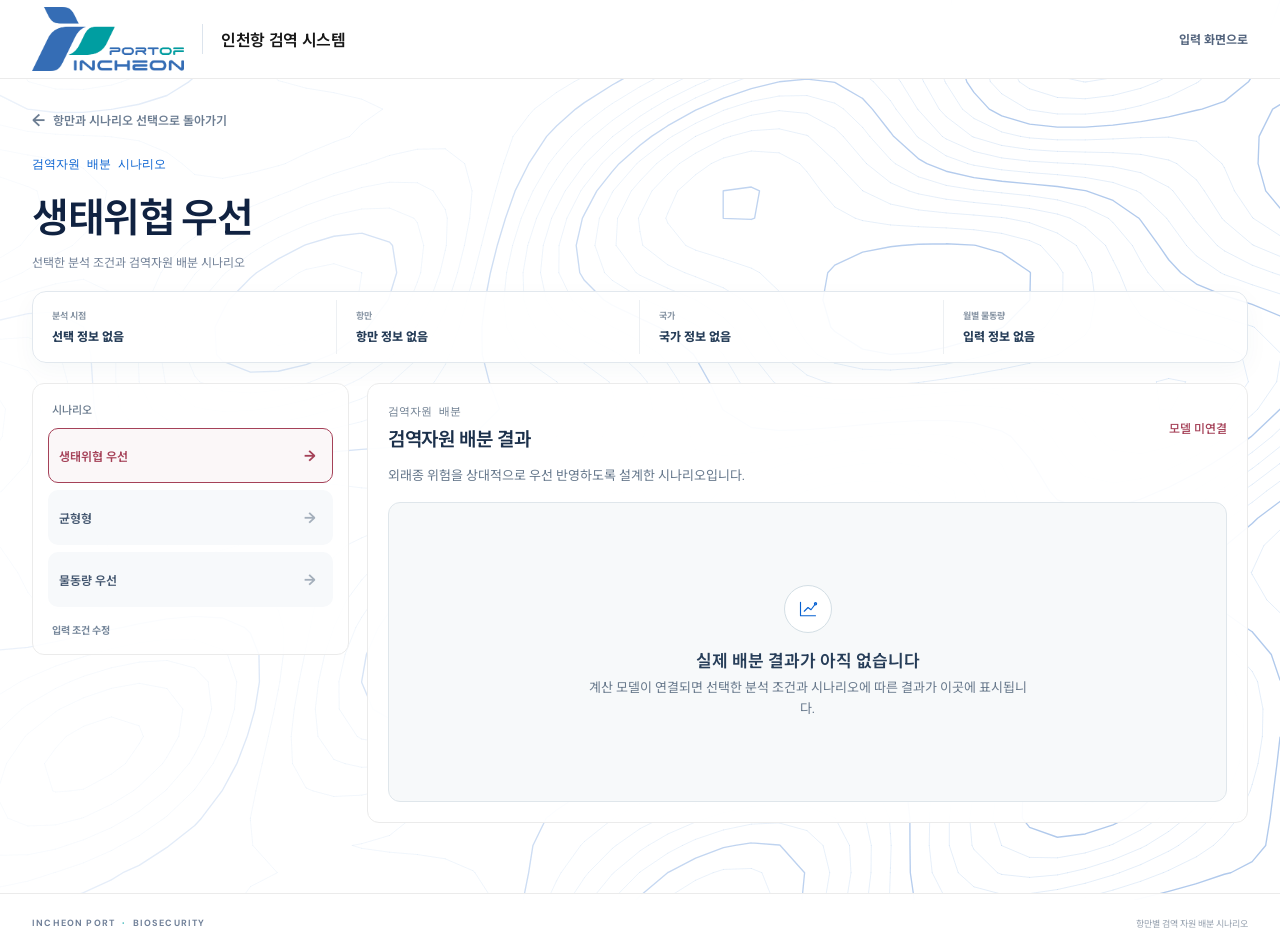
==== commit 78224933: "Add files via upload" ====
--- a/results.html
+++ b/results.html
@@ -3,7 +3,7 @@
   <head>
     <meta charset="utf-8" />
     <meta name="viewport" content="width=device-width, initial-scale=1" />
-    <meta name="theme-color" content="#f5f7fa" />
+    <meta name="theme-color" content="#ffffff" />
     <meta name="description" content="선택한 검역자원 배분 시나리오의 결과 화면 검토안" />
     <title>시나리오 분석 | 인천항 검역 시스템</title>
     <link rel="preconnect" href="https://fonts.googleapis.com" />
@@ -15,7 +15,6 @@
   <body>
     <div class="contour-map" aria-hidden="true">
       <canvas class="contour-map__canvas"></canvas>
-      <div class="contour-map__pointer"></div>
     </div>
     <a class="skip-link" href="#main">본문으로 건너뛰기</a>
     <header class="site-header">
--- a/proposal.css
+++ b/proposal.css
@@ -1,19 +1,26 @@
 /* Additions for the review proposal. The copied styles.css remains the visual base. */
 :root {
-  --proposal-blue: #316db2;
-  --proposal-blue-pale: #eaf2fb;
-  --proposal-teal: #00a2a4;
-  --proposal-burgundy: #792a48;
-  --proposal-line: #e2e9f0;
+  --ink: #171717;
+  --ink-soft: #4d4d4d;
+  --muted: #8f8f8f;
+  --line: #ebebeb;
+  --surface: #ffffff;
+  --canvas: #ffffff;
+  --proposal-blue: #0761d1;
+  --proposal-blue-pale: #edf4fc;
+  --proposal-teal: #5d8fbd;
+  --proposal-burgundy: #a54158;
+  --proposal-line: #ebebeb;
+  --font: "Geist", "DM Sans", "Noto Sans KR", Arial, sans-serif;
 }
 
 .dashboard-hero {
   display: grid;
-  grid-template-columns: minmax(0, 0.95fr) minmax(0, 1.05fr);
+  grid-template-columns: minmax(0, 1fr) minmax(280px, .82fr) minmax(0, 1fr);
   grid-template-areas:
-    "copy art"
-    "date port"
-    "scenario scenario";
+    "copy art empty"
+    "date port port"
+    "scenario scenario scenario";
   align-items: stretch;
   gap: 20px;
   min-height: 0;
@@ -71,7 +78,7 @@
   box-shadow: 0 3px 10px rgba(19, 35, 62, 0.035);
 }
 
-.date-card { grid-area: date; }
+.date-card { grid-area: date; align-self: start; }
 .port-card { grid-area: port; }
 .scenario-panel { grid-area: scenario; padding: 20px 22px; }
 
@@ -520,7 +527,7 @@
 .empty-state-description { max-width: 440px; margin: 0; color: #68798c; font-size: 13px; line-height: 1.65; }
 
 @media (max-width: 1120px) {
-  .dashboard-hero { grid-template-columns: minmax(0, .95fr) minmax(0, 1.05fr); gap: 16px; }
+  .dashboard-hero { grid-template-columns: minmax(0, 1fr) minmax(260px, .82fr) minmax(0, 1fr); gap: 16px; }
   .hero-visual, .hero-visual img { min-height: 224px; }
   .port-card .map-shell { height: 260px; }
 }
@@ -598,26 +605,35 @@
   -webkit-mask-image: linear-gradient(90deg, rgba(0,0,0,.24), #000 78%);
   mask-image: linear-gradient(90deg, rgba(0,0,0,.24), #000 78%);
 }
-.contour-map__pointer {
-  position: absolute;
-  top: 0;
-  left: 0;
-  width: 18px;
-  height: 18px;
-  border-top: 1px solid #2468c4;
-  border-left: 1px solid #2468c4;
-  opacity: .5;
-  transform: translate3d(-32px, -32px, 0);
-}
 .site-header { z-index: 20; }
 main, .site-footer { position: relative; z-index: 1; }
+.site-header { background: rgba(255,255,255,.96); border-bottom-color: var(--line); }
+.site-footer { background: rgba(255,255,255,.96); border-top-color: var(--line); }
+.dashboard-hero .hero-copy { justify-content: center; }
+.dashboard-hero .hero-copy h1 {
+  margin: 0;
+  color: var(--ink);
+  font-family: "Geist", "Noto Sans KR", Arial, sans-serif;
+  font-size: clamp(34px, 3.4vw, 48px);
+  font-weight: 600;
+  letter-spacing: -.05em;
+  line-height: 1.2;
+  word-break: keep-all;
+}
+.hero-empty { grid-area: empty; min-height: 1px; }
 .hero-visual--cube {
-  display: grid;
-  height: 304px;
-  min-height: 304px;
+  width: min(100%, 360px);
+  height: 360px;
+  min-height: 360px;
+  justify-self: center;
+  overflow: visible;
+  border: 0;
+  border-radius: 0;
+  background: transparent;
+}
+.hero-visual--cube {
+  display: grid;
   place-items: center;
-  border-color: #28292d;
-  background: #101113;
 }
 .hero-visual--cube img {
   width: 100%;
@@ -625,12 +641,35 @@
   min-height: 0;
   object-fit: contain;
 }
+.control-card, .allocation-card, .scenario-tabs {
+  border-color: var(--line);
+  border-radius: 12px;
+  box-shadow: none;
+}
+.control-card, .allocation-card, .scenario-panel { background: rgba(255,255,255,.94); }
+.scenario-panel { border: 1px solid var(--line); box-shadow: none; backdrop-filter: none; }
+.nav-trigger { border-radius: 999px; }
+.year-picker, .month-option, .country-filter, .port-search, .volume-input-wrap { border-radius: 6px; }
+.analyze-button { border-radius: 999px; background: #171717; }
+.analyze-button:not(:disabled):hover { background: #333333; }
+.analyze-button:disabled { background: #b7b7b7; }
+.panel-label, .section-kicker { font-family: "Geist Mono", ui-monospace, SFMono-Regular, Consolas, monospace; letter-spacing: 0; }
 
 @media (max-width: 760px) {
-  .hero-visual--cube { height: 220px; min-height: 220px; }
+  .dashboard-hero {
+    display: flex;
+    flex-direction: column;
+    width: calc(100% - 36px);
+    margin-right: auto;
+    margin-left: auto;
+  }
+  .dashboard-hero > :not(.hero-visual--cube) { width: 100%; min-width: 0; max-width: 100%; }
+  .date-card { align-self: stretch; }
+  .control-card, .scenario-panel { width: 100%; min-width: 0; }
+  .hero-visual--cube { align-self: center; width: min(100%, 280px); height: 280px; min-height: 280px; }
   .contour-map__canvas {
     -webkit-mask-image: linear-gradient(180deg, #000, rgba(0,0,0,.24) 68%);
     mask-image: linear-gradient(180deg, #000, rgba(0,0,0,.24) 68%);
   }
-  .contour-map__pointer { display: none; }
-}
+  .hero-empty { display: none; }
+}
